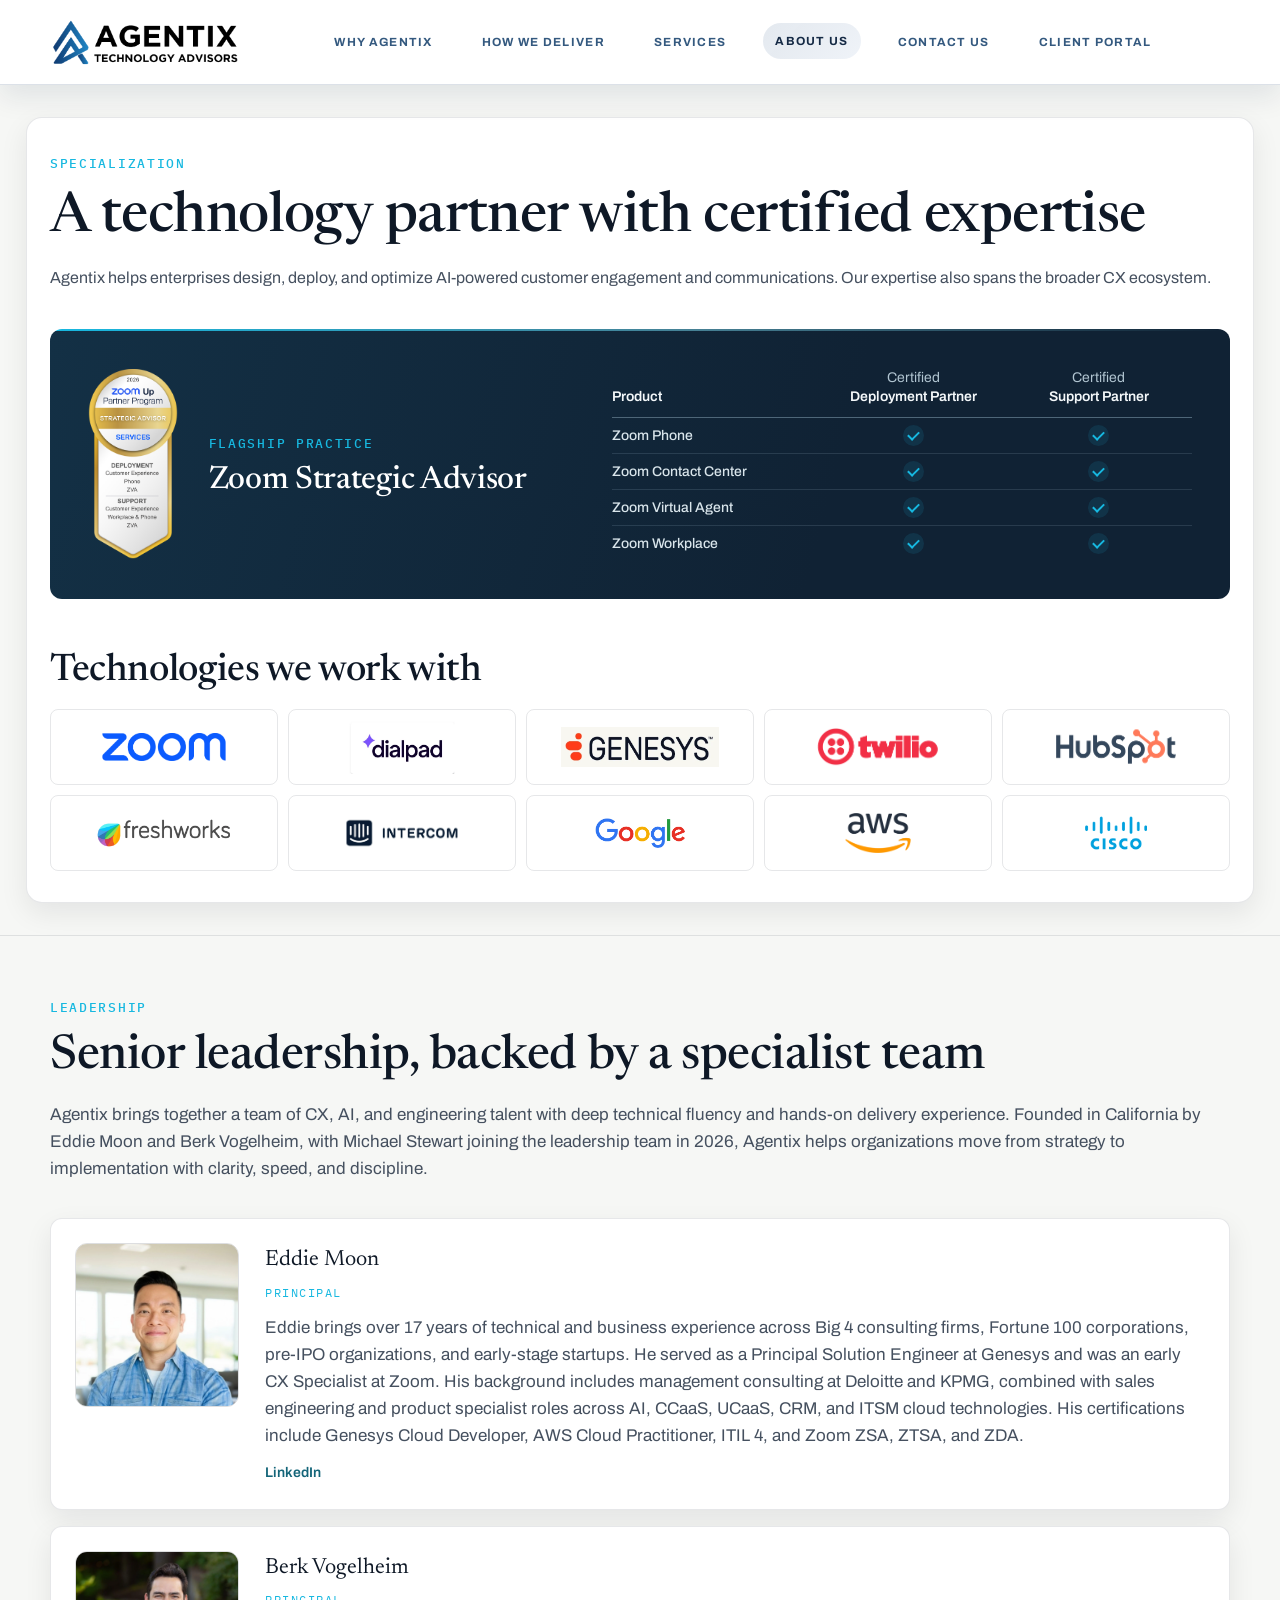
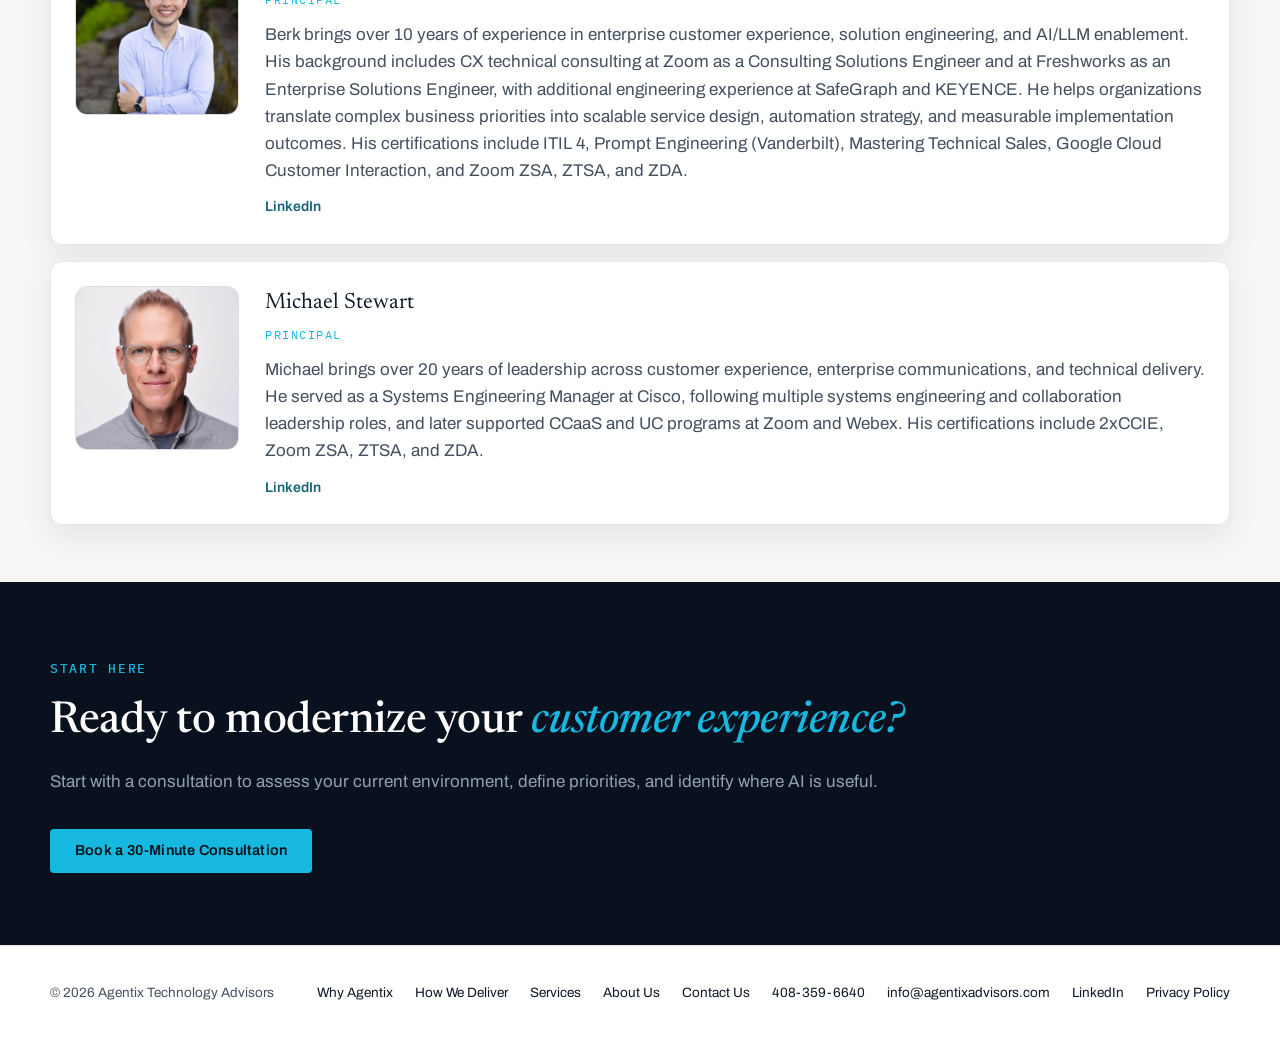
==== about/index.html @ a01065da "Refresh Agentix practice areas, credentials, and consultation experience" ====
<!doctype html>
<html lang="en">

<head>
  <meta charset="UTF-8" />
  <meta name="viewport" content="width=device-width, initial-scale=1.0" />
  <title>About | Agentix Technology Advisors</title>
  <link rel="canonical" href="https://agentixadvisors.com/about/" />
  <meta name="description" content="Meet the Agentix leadership team and see how we deliver across a portfolio of 300+ CX, cloud, and communications technologies, with deep Zoom specialization." />
  <meta name="robots" content="index, follow, max-image-preview:large" />
  <meta property="og:title" content="About | Agentix Technology Advisors" />
  <meta property="og:description" content="Meet the Agentix leadership team and see how we deliver across a portfolio of 300+ CX, cloud, and communications technologies, with deep Zoom specialization." />
  <meta property="og:type" content="website" />
  <meta property="og:site_name" content="Agentix Technology Advisors" />
  <meta property="og:locale" content="en_US" />
  <meta property="og:url" content="https://agentixadvisors.com/about/" />
  <meta property="og:image" content="https://agentixadvisors.com/assets/images/agentix-social-card.png" />
  <meta property="og:image:width" content="1200" />
  <meta property="og:image:height" content="630" />
  <meta property="og:image:alt" content="Agentix Technology Advisors, AI-powered CX, deployed right" />
  <meta name="twitter:card" content="summary_large_image" />
  <meta name="twitter:title" content="About | Agentix Technology Advisors" />
  <meta name="twitter:description" content="Meet the Agentix leadership team and see how we deliver across a portfolio of 300+ CX, cloud, and communications technologies, with deep Zoom specialization." />
  <meta name="twitter:image" content="https://agentixadvisors.com/assets/images/agentix-social-card.png" />
  <meta name="twitter:image:alt" content="Agentix Technology Advisors, AI-powered CX, deployed right" />
  <meta name="theme-color" content="#09111f" />
  <link rel="preconnect" href="https://fonts.googleapis.com" />
  <link rel="preconnect" href="https://fonts.gstatic.com" crossorigin />
  <link href="https://fonts.googleapis.com/css2?family=Newsreader:opsz,wght@6..72,400;6..72,500;6..72,600&family=Archivo:wght@400;500;600;700&family=IBM+Plex+Mono:wght@400;500&display=swap" rel="stylesheet" />
  <link rel="icon" type="image/png" href="/assets/images/agentix_icon_32x32.png" />
  <link rel="apple-touch-icon" href="/assets/images/agentix_icon_32x32.png" />
  <link rel="stylesheet" href="/assets/css/styles.css?v=20261124w" />
  <script async src="https://www.googletagmanager.com/gtag/js?id=G-2LFK4Y2G4D"></script>
  <script>
    window.dataLayer = window.dataLayer || [];
    function gtag() { dataLayer.push(arguments); }
    gtag("js", new Date());
    gtag("config", "G-2LFK4Y2G4D");
  </script>
  <script type="application/ld+json">
    {
      "@context": "https://schema.org",
      "@type": "BreadcrumbList",
      "itemListElement": [
        {
          "@type": "ListItem",
          "position": 1,
          "name": "Home",
          "item": "https://agentixadvisors.com/"
        },
        {
          "@type": "ListItem",
          "position": 2,
          "name": "About",
          "item": "https://agentixadvisors.com/about/"
        }
      ]
    }
  </script>
</head>

<body>
  <a class="skip-link" href="#main-content">Skip to content</a>

  <div class="page-shell">
    <header class="site-header">
      <div class="container site-header__inner">
        <a class="brand-mark brand-mark--full" href="/" aria-label="Agentix Technology Advisors home">
          <img class="brand-mark__logo brand-mark__logo--full" src="/assets/images/agentix_logo_fullres.png" alt="Agentix Technology Advisors logo" />
        </a>

        <button class="nav-toggle" type="button" aria-expanded="false" aria-controls="site-nav" aria-label="Open navigation">
          <span></span>
          <span></span>
        </button>

        <nav class="site-nav" id="site-nav" aria-label="Primary">
          <a href="/#difference">Why Agentix</a>
          <a href="/#method">How We Deliver</a>
          <a href="/services/">Services</a>
          <a class="is-active" href="/about/" aria-current="page">About Us</a>
          <a href="/contact/">Contact Us</a>
          <a href="/client-portal.html">Client Portal</a>
        </nav>
      </div>
    </header>

    <main id="main-content">
      <section class="about-overview" aria-labelledby="about-heading">
        <div class="container about-overview__panel">
          <div class="about-statement__lead">
            <span class="section-tag">Specialization</span>
            <h1 id="about-heading">A technology partner with certified expertise</h1>
            <p>Agentix helps enterprises design, deploy, and optimize AI-powered customer engagement and communications. Our expertise also spans the broader CX ecosystem.</p>
          </div>

          <section class="credential-band" id="credentials" aria-labelledby="credentials-heading" tabindex="-1">
            <img class="credential-badge" src="/assets/images/ZoomUpServiceBadge.png?v=20261015" width="973" height="2058" alt="2026 Zoom Up Partner Program Strategic Advisor services badge" loading="lazy" decoding="async" />
            <div class="credential-heading">
              <span class="section-tag">Flagship practice</span>
              <h2 id="credentials-heading">Zoom Strategic Advisor</h2>
            </div>
            <table class="credential-coverage">
              <caption class="visually-hidden">Agentix partner certifications by Zoom product</caption>
              <thead>
                <tr>
                  <th scope="col">Product</th>
                  <th scope="col"><span class="credential-prefix">Certified</span> Deployment <span class="credential-suffix">Partner</span></th>
                  <th scope="col"><span class="credential-prefix">Certified</span> Support <span class="credential-suffix">Partner</span></th>
                </tr>
              </thead>
              <tbody>
                <tr>
                  <th scope="row">Zoom Phone</th>
                  <td><span class="credential-check" aria-hidden="true"></span><span class="visually-hidden">Certified</span></td>
                  <td><span class="credential-check" aria-hidden="true"></span><span class="visually-hidden">Certified</span></td>
                </tr>
                <tr>
                  <th scope="row">Zoom Contact Center</th>
                  <td><span class="credential-check" aria-hidden="true"></span><span class="visually-hidden">Certified</span></td>
                  <td><span class="credential-check" aria-hidden="true"></span><span class="visually-hidden">Certified</span></td>
                </tr>
                <tr>
                  <th scope="row">Zoom Virtual Agent</th>
                  <td><span class="credential-check" aria-hidden="true"></span><span class="visually-hidden">Certified</span></td>
                  <td><span class="credential-check" aria-hidden="true"></span><span class="visually-hidden">Certified</span></td>
                </tr>
                <tr>
                  <th scope="row">Zoom Workplace</th>
                  <td><span class="credential-check" aria-hidden="true"></span><span class="visually-hidden">Certified</span></td>
                  <td><span class="credential-check" aria-hidden="true"></span><span class="visually-hidden">Certified</span></td>
                </tr>
              </tbody>
            </table>
          </section>

          <section class="about-tech-stack" aria-label="Technologies we work with">
            <h2>Technologies we work with</h2>
            <div class="about-tech-logos">
              <figure class="about-tech-logo"><img class="about-tech-logo__img--zoom" src="/assets/images/zoom.webp" alt="Zoom logo" loading="lazy" decoding="async" /></figure>
              <figure class="about-tech-logo"><img class="about-tech-logo__img--dialpad" src="/assets/images/dialpad.webp" alt="Dialpad logo" loading="lazy" decoding="async" /></figure>
              <figure class="about-tech-logo"><img src="/assets/images/genesys.webp" alt="Genesys logo" loading="lazy" decoding="async" /></figure>
              <figure class="about-tech-logo"><img src="/assets/images/twilio.webp" alt="Twilio logo" loading="lazy" decoding="async" /></figure>
              <figure class="about-tech-logo"><img class="about-tech-logo__img--hubspot" src="/assets/images/hubspot.webp" alt="HubSpot logo" loading="lazy" decoding="async" /></figure>
              <figure class="about-tech-logo"><img src="/assets/images/freshworks.webp" alt="Freshworks logo" loading="lazy" decoding="async" /></figure>
              <figure class="about-tech-logo"><img class="about-tech-logo__img--intercom" src="/assets/images/intercom.webp" alt="Intercom logo" loading="lazy" decoding="async" /></figure>
              <figure class="about-tech-logo"><img src="/assets/images/google.webp" alt="Google logo" loading="lazy" decoding="async" /></figure>
              <figure class="about-tech-logo"><img src="/assets/images/aws.webp" alt="AWS logo" loading="lazy" decoding="async" /></figure>
              <figure class="about-tech-logo"><img class="about-tech-logo__img--cisco" src="/assets/images/cisco.webp" alt="Cisco logo" loading="lazy" decoding="async" /></figure>
            </div>
          </section>
        </div>
      </section>

      <section class="about-leadership" aria-labelledby="leadership-heading">
        <div class="container">
          <div class="section-head">
            <span class="section-tag">Leadership</span>
            <h2 id="leadership-heading">Senior leadership, backed by a specialist team</h2>
            <p>Agentix brings together a team of CX, AI, and engineering talent with deep technical fluency and hands-on delivery experience. Founded in California by Eddie Moon and Berk Vogelheim, with Michael Stewart joining the leadership team in 2026, Agentix helps organizations move from strategy to implementation with clarity, speed, and discipline.</p>
          </div>

          <div class="leader-grid">
            <article class="leader-card">
              <img class="leader-card__photo" src="/assets/images/eddie.webp" alt="Portrait of Eddie Moon" loading="lazy" decoding="async" />
              <div>
                <p class="leader-card__name">Eddie Moon</p>
                <span class="leader-card__title">Principal</span>
                <p class="leader-card__bio">Eddie brings over 17 years of technical and business experience across Big 4 consulting firms, Fortune 100 corporations, pre-IPO organizations, and early-stage startups. He served as a Principal Solution Engineer at Genesys and was an early CX Specialist at Zoom. His background includes management consulting at Deloitte and KPMG, combined with sales engineering and product specialist roles across AI, CCaaS, UCaaS, CRM, and ITSM cloud technologies. His certifications include Genesys Cloud Developer, AWS Cloud Practitioner, ITIL 4, and Zoom ZSA, ZTSA, and ZDA.</p>
                <a class="leader-card__link" href="https://www.linkedin.com/in/eddiemoon/" target="_blank" rel="noreferrer">LinkedIn</a>
              </div>
            </article>

            <article class="leader-card">
              <img class="leader-card__photo" src="/assets/images/berk.webp" alt="Portrait of Berk Vogelheim" loading="lazy" decoding="async" />
              <div>
                <p class="leader-card__name">Berk Vogelheim</p>
                <span class="leader-card__title">Principal</span>
                <p class="leader-card__bio">Berk brings over 10 years of experience in enterprise customer experience, solution engineering, and AI/LLM enablement. His background includes CX technical consulting at Zoom as a Consulting Solutions Engineer and at Freshworks as an Enterprise Solutions Engineer, with additional engineering experience at SafeGraph and KEYENCE. He helps organizations translate complex business priorities into scalable service design, automation strategy, and measurable implementation outcomes. His certifications include ITIL 4, Prompt Engineering (Vanderbilt), Mastering Technical Sales, Google Cloud Customer Interaction, and Zoom ZSA, ZTSA, and ZDA.</p>
                <a class="leader-card__link" href="https://www.linkedin.com/in/berkeleyvogelheim/" target="_blank" rel="noreferrer">LinkedIn</a>
              </div>
            </article>

            <article class="leader-card">
              <img class="leader-card__photo" src="/assets/images/michael.webp" alt="Portrait of Michael Stewart" loading="lazy" decoding="async" />
              <div>
                <p class="leader-card__name">Michael Stewart</p>
                <span class="leader-card__title">Principal</span>
                <p class="leader-card__bio">Michael brings over 20 years of leadership across customer experience, enterprise communications, and technical delivery. He served as a Systems Engineering Manager at Cisco, following multiple systems engineering and collaboration leadership roles, and later supported CCaaS and UC programs at Zoom and Webex. His certifications include 2xCCIE, Zoom ZSA, ZTSA, and ZDA.</p>
                <a class="leader-card__link" href="https://www.linkedin.com/in/mstewart350/" target="_blank" rel="noreferrer">LinkedIn</a>
              </div>
            </article>
          </div>
        </div>
      </section>

      <section class="cta-section" id="cta">
        <div class="container">
          <div class="cta-inner reveal-up">
            <span class="section-tag">Start here</span>
            <h2>Ready to modernize your <span class="hero-alt">customer experience?</span></h2>
            <p>Start with a consultation to assess your current environment, define priorities, and identify where AI is useful.</p>
            <a class="button button--primary button--booking" href="https://scheduler.zoom.us/agentix/30-min-meeting-with-agentix-deals-team" target="_blank" rel="noopener">Book a 30-Minute Consultation</a>
          </div>
        </div>
      </section>
    </main>

    <footer class="site-footer">
      <div class="container footer-inner">
        <span>© 2026 Agentix Technology Advisors</span>
        <div class="footer-links">
          <a href="/#difference">Why Agentix</a>
          <a href="/#method">How We Deliver</a>
          <a href="/services/">Services</a>
          <a href="/about/">About Us</a>
          <a href="/contact/">Contact Us</a>
          <a href="tel:+14083596640">408-359-6640</a>
          <a href="mailto:info@agentixadvisors.com">info@agentixadvisors.com</a>
          <a href="https://www.linkedin.com/company/agentixadvisors/" target="_blank" rel="noreferrer">LinkedIn</a>
          <a href="/privacy-policy/">Privacy Policy</a>
        </div>
      </div>
    </footer>
  </div>

  <script src="/assets/js/main.js?v=20261124m"></script>
</body>

</html>
---- assets/css/styles.css ----
:root {
  --ink: #09111f;
  --panel: #101b2c;
  --panel-2: #15233a;
  --paper: #f6f7f5;
  --card: #ffffff;
  --text-dark: #0e1826;
  --text-slate: #45505f;
  --text-light: #e8edf3;
  --text-muted: #93a0b2;
  --text-subtle: #647184;
  --accent: #17b8e0;
  --accent-hover: #3fcbee;
  --accent-deep: #146579;
  --header-bg: rgba(255, 255, 255, 0.97);
  --header-border: rgba(38, 70, 110, 0.16);
  --header-text: #152a45;
  --header-muted: #34597f;
  --hairline-dark: rgba(255, 255, 255, 0.08);
  --hairline-light: rgba(14, 24, 38, 0.1);
  --max-width: 1180px;
  --section-space: 72px;
  --heading-gap: 36px;
  --card-inset: 32px;
  --page-gutter: 28px;
  --radius-sm: 12px;
  --radius-md: 16px;
  --radius-lg: 24px;
  --shadow-sm: 0 10px 28px rgba(7, 16, 30, 0.08);
  --shadow-md: 0 18px 36px rgba(7, 16, 30, 0.14);
}

* {
  box-sizing: border-box;
}

html {
  scroll-behavior: smooth;
}

body {
  margin: 0;
  min-height: 100vh;
  font-family: "Archivo", system-ui, sans-serif;
  font-size: 17px;
  line-height: 1.6;
  color: var(--text-slate);
  background: var(--paper);
  -webkit-font-smoothing: antialiased;
}

body.nav-open {
  overflow: hidden;
}

a {
  color: inherit;
  text-decoration: none;
}

img {
  max-width: 100%;
  height: auto;
}

h1,
h2,
h3 {
  margin: 0;
  font-family: "Newsreader", Georgia, serif;
  font-weight: 500;
  line-height: 1.12;
  letter-spacing: -0.01em;
  color: var(--text-dark);
}

p {
  margin: 0;
}

ul {
  margin: 0;
  padding: 0;
}

.skip-link {
  position: absolute;
  left: 1rem;
  top: -3rem;
  z-index: 300;
  padding: 0.7rem 1rem;
  border-radius: 4px;
  background: #ffffff;
  color: #04121a;
}

.skip-link:focus {
  top: 1rem;
}

.visually-hidden {
  position: absolute;
  width: 1px;
  height: 1px;
  padding: 0;
  margin: -1px;
  overflow: hidden;
  clip: rect(0, 0, 0, 0);
  white-space: nowrap;
  border: 0;
}

.container {
  width: min(var(--max-width), calc(100% - 2 * var(--page-gutter)));
  margin: 0 auto;
}

.section {
  padding: var(--section-space) 0;
}

.section--dark {
  background: var(--ink);
}

#difference,
#method {
  scroll-margin-top: 88px;
}

#evaluate,
#implement,
#advise,
#optimize {
  scroll-margin-top: 88px;
}

.section-head {
  max-width: none;
  margin-bottom: var(--heading-gap);
}

.section-head h2 {
  font-size: clamp(32px, 3.8vw, 48px);
  margin-bottom: 16px;
}

.section-head p {
  font-size: 17px;
}

.section-tag {
  display: inline-block;
  margin-bottom: 18px;
  font-family: "IBM Plex Mono", monospace;
  font-size: 13px;
  font-weight: 500;
  letter-spacing: 0.13em;
  text-transform: uppercase;
  color: var(--accent);
}

.section--dark h2,
.section--dark h3 {
  color: var(--text-light);
}


h1 {
  font-size: clamp(40px, 5vw, 60px);
}

h2 {
  font-size: clamp(30px, 3.6vw, 44px);
}

h3 {
  font-size: 22px;
}

.section--dark p,
.section--dark li {
  color: var(--text-muted);
}

.site-header {
  position: sticky;
  top: 0;
  backdrop-filter: blur(12px);
  z-index: 200;
  background: var(--header-bg);
  border-bottom: 1px solid var(--header-border);
  box-shadow: 0 12px 28px rgba(14, 38, 64, 0.09);
}

.site-header__inner {
  display: flex;
  align-items: center;
  justify-content: space-between;
  gap: 1rem;
  min-height: 5.25rem;
}

.brand-mark {
  display: inline-flex;
  flex-direction: row;
  align-items: center;
  gap: 0.65rem;
  letter-spacing: 0.02em;
}

.brand-mark__logo--full {
  width: clamp(150px, 18vw, 190px);
}

.site-header .brand-mark__logo--full {
  background: none;
  border: 0;
  border-radius: 0;
  box-shadow: none;
  padding: 0;
}

.site-nav {
  display: flex;
  flex: 1;
  align-items: center;
  justify-content: center;
  gap: 1.5rem;
  min-width: 0;
}

.site-nav a {
  position: relative;
  z-index: 0;
  display: inline-flex;
  flex-shrink: 0;
  align-items: center;
  justify-content: center;
  min-height: 44px;
  padding: 0.28rem 0.78rem;
  border-radius: 999px;
  white-space: nowrap;
  color: var(--header-muted);
  font-family: "Archivo", system-ui, sans-serif;
  font-size: 0.74rem;
  font-weight: 700;
  letter-spacing: 0.11em;
  text-transform: uppercase;
  transition:
    color 180ms ease,
    transform 180ms ease;
}

.site-nav a::after {
  content: "";
  position: absolute;
  inset: 4px 0;
  border-radius: 999px;
  background: linear-gradient(135deg,
      rgba(61, 98, 141, 0.14),
      rgba(201, 214, 232, 0.3));
  opacity: 0;
  transform: scale(0.92);
  transition:
    opacity 180ms ease,
    transform 180ms ease;
  z-index: -1;
}

.site-nav a:hover::after,
.site-nav a:focus-visible::after,
.site-nav a[aria-current="page"]::after {
  opacity: 1;
  transform: scale(1);
}

.site-nav a:hover,
.site-nav a:focus-visible,
.site-nav a[aria-current="page"] {
  color: var(--header-text);
  transform: translateY(-1px);
}

.site-nav a:focus-visible {
  outline: 2px solid #286c80;
  outline-offset: 1px;
}

@media (prefers-reduced-motion: reduce) {
  .site-nav a,
  .site-nav a::after { transition: none; }
}

.nav-toggle {
  display: none;
  width: 3rem;
  height: 3rem;
  padding: 0;
  border: 1px solid rgba(21, 42, 69, 0.24);
  border-radius: 999px;
  background: rgba(255, 255, 255, 0.7);
  cursor: pointer;
}

.nav-toggle span {
  display: block;
  width: 1rem;
  height: 1px;
  background: var(--header-text);
}


.header-booking {
  display: inline-flex;
  align-items: center;
  justify-content: center;
  min-height: 44px;
  padding: 0 14px;
  border-radius: 4px;
  background: var(--ink);
  color: white;
  font: 700 12px "Archivo", sans-serif;
  letter-spacing: 0.06em;
  text-transform: uppercase;
  white-space: nowrap;
  visibility: hidden;
}
.header-booking[data-visible] { visibility: visible; }
.header-booking:hover { background: #21405b; }
.header-booking:focus-visible { outline: 2px solid #12718a; outline-offset: 3px; }
@media (min-width: 1101px) {
  .home-page .site-nav { gap: clamp(4px, 0.6vw, 10px); }
  .home-page .site-nav a { padding-inline: 0.5rem; }
}

@media (min-width: 1101px) and (max-width: 1240px) {
  .site-nav { gap: 0.7rem; }
  .home-page .site-header .brand-mark__logo--full { width: 160px; }
  .home-page .site-nav { gap: 4px; }
  .home-page .site-nav a { padding-inline: 6px; }
}
@media (max-width: 420px) {
  .header-booking { font-size: 12px; padding-inline: 7px; }
}
.site-header .button {
  min-height: auto;
  padding: 13px 24px;
  border-radius: 4px;
  font-size: 14.5px;
  font-weight: 600;
  letter-spacing: 0.015em;
}


.site-header .button--ghost {
  color: var(--header-text);
  border-color: rgba(21, 42, 69, 0.22);
  background: rgba(255, 255, 255, 0.95);
}

.site-header .button--ghost:hover,
.site-header .button--ghost:focus-visible {
  background: rgba(57, 102, 255, 0.12);
  border-color: rgba(57, 102, 255, 0.38);
  color: var(--header-text);
}

.button {
  display: inline-flex;
  align-items: center;
  justify-content: center;
  text-align: center;
  gap: 10px;
  min-height: auto;
  padding: 13px 24px;
  border: 1px solid transparent;
  border-radius: 4px;
  font-size: 14.5px;
  font-family: "Archivo", system-ui, sans-serif;
  font-weight: 600;
  letter-spacing: 0.015em;
  line-height: 1;
  transition:
    background 180ms ease,
    border-color 180ms ease,
    color 180ms ease,
    transform 180ms ease;
}

.button:hover,
.button:focus-visible {
  transform: translateY(-1px);
}

.button--primary {
  background: var(--accent);
  color: #04121a;
}

.button--booking {
  min-height: 44px;
}

.button--primary:hover,
.button--primary:focus-visible {
  background: var(--accent-hover);
}

.button--secondary,
.button--ghost {
  border-color: rgba(255, 255, 255, 0.24);
  color: var(--text-light);
}

.button--secondary:hover,
.button--secondary:focus-visible,
.button--ghost:hover,
.button--ghost:focus-visible {
  border-color: var(--accent);
  color: var(--accent);
}

.button--arrow {
  transition: transform 180ms ease;
}

.button:hover .button--arrow {
  transform: translateX(3px);
}

.hero-section {
  background: linear-gradient(90deg, #09111f 28%, #0b1523 56%, #102131 100%);
  position: relative;
  overflow: hidden;
  isolation: isolate;
}

.hero-section > .container {
  position: relative;
  z-index: 1;
}

.hero-section::after {
  content: "";
  position: absolute;
  inset: 0;
  background: url("../images/hero-wide.svg") right center / min(72%, 1320px) 100% no-repeat;
  mask-image: linear-gradient(90deg, transparent 24%, rgb(0 0 0 / .09) 43%, rgb(0 0 0 / .84) 62%, black 78%);
  pointer-events: none;
}

.hero-grid {
  display: grid;
  grid-template-columns: 1fr;
  gap: 56px;
  align-items: center;
  padding: 102px 0 92px;
}

.hero-copy h1 {
  color: #ffffff;
  font-size: clamp(46px, 5.8vw, 68px);
  font-weight: 600;
  letter-spacing: -0.018em;
  margin-bottom: 10px;
}

.hero-copy .hero-alt {
  color: var(--accent);
  font-style: italic;
  font-weight: 500;
}

.hero-sub {
  max-width: 560px;
  margin: 24px 0 36px;
  font-size: 17px;
  line-height: 1.6;
  color: #afbdcc;
}

.hero-sub strong {
  color: var(--text-light);
  font-weight: 600;
}

.hero-actions {
  display: flex;
  flex-wrap: wrap;
  gap: 14px;
}

.hero-art {
  display: flex;
  justify-content: center;
}

.hero-art__svg {
  width: 100%;
  max-width: 420px;
}

.stats-strip {
  border-top: 1px solid var(--hairline-dark);
}

.stats-grid {
  display: grid;
  grid-template-columns: repeat(4, 1fr);
}

.stat-item {
  padding: 32px 24px 36px;
  border-left: 1px solid var(--hairline-dark);
}

.stat-item:first-child {
  border-left: none;
  padding-left: 0;
}

.stat-num {
  font-family: "Newsreader", Georgia, serif;
  font-size: 44px;
  line-height: 1;
  color: #ffffff;
}

.stat-num em {
  font-style: normal;
  color: var(--accent);
}

.stat-caption {
  margin-top: 10px;
  font-size: 13px;
  line-height: 1.55;
  color: var(--text-muted);
}

.problem-grid {
  display: grid;
  grid-template-columns: repeat(2, minmax(0, 1fr));
  gap: 22px;
}

@media (min-width: 1380px) {
  .problem-grid {
    grid-template-columns: repeat(4, minmax(0, 1fr));
  }
}

.home-page .hero-grid {
  min-height: clamp(510px, 62vh, 650px);
  padding: 72px 0;
}

@media (min-width: 921px) {
  .hero-copy h1 {
    font-size: clamp(64px, 5.6vw, 80px);
    line-height: 1.03;
  }
}

.home-page .hero-copy {
  max-width: 760px;
}

.home-page .hero-sub {
  max-width: 640px;
  margin: 22px 0 36px;
}

/* Related sections on the same surface share one vertical gap. */
.section:not(.section--dark) + .section:not(.section--dark) {
  padding-top: 0;
}

.home-page #problem .section-head h2,
.home-page #difference .section-head h2,
.home-page #method .method-intro h2,
.home-page #cta .cta-inner h2 {
  margin-bottom: 12px;
}

.home-page .problem-grid {
  grid-template-columns: repeat(4, minmax(0, 1fr));
  align-items: stretch;
}

.home-page .problem-card {
  display: flex;
  flex-direction: column;
  height: 100%;
}

.home-page .problem-card h3 {
  min-height: 2.35em;
}

.problem-card {
  padding: var(--card-inset);
  border: 1px solid var(--hairline-light);
  border-radius: var(--radius-sm);
  background: var(--card);
  box-shadow: var(--shadow-sm);
}

.problem-card h3 {
  margin: 12px 0 10px;
  font-size: 22px;
}

.problem-card p {
  font-size: 17px;
}

.statement-band {
  padding: var(--section-space) var(--page-gutter);
  text-align: center;
  background: linear-gradient(180deg, #08101d 0%, #0d1728 100%);
}

.statement-band__text {
  max-width: 980px;
  margin: 0 auto;
  font-family: "Newsreader", Georgia, serif;
  font-size: clamp(30px, 4vw, 50px);
  font-weight: 500;
  line-height: 1.24;
  letter-spacing: -0.014em;
  color: var(--text-light);
}

.statement-band__line {
  display: block;
  text-wrap: balance;
}

.statement-band__line+.statement-band__line {
  margin-top: 0.16em;
}

.why-grid {
  display: grid;
  grid-template-columns: repeat(3, minmax(0, 1fr));
  gap: 50px 42px;
}

.why-card h3 {
  position: relative;
  padding-top: 20px;
  margin-bottom: 12px;
  font-size: 22px;
}

.why-card h3::before {
  content: "";
  position: absolute;
  left: 0;
  top: 0;
  width: 34px;
  height: 2px;
  background: var(--accent);
}

.why-card p {
  font-size: 17px;
}

.social-proof-grid {
  display: grid;
  grid-template-columns: repeat(3, minmax(0, 1fr));
  gap: 22px;
}

.social-proof-card {
  padding: 34px 30px;
  border: 1px solid var(--hairline-light);
  border-radius: var(--radius-sm);
  background: var(--card);
  box-shadow: var(--shadow-sm);
}

.social-proof-card h3 {
  margin: 12px 0 10px;
  font-size: 22px;
}

.social-proof-card p {
  font-size: 17px;
}

.service-links {
  margin-top: 44px;
  display: flex;
  flex-wrap: wrap;
  gap: 10px;
}

.service-link {
  display: inline-flex;
  align-items: center;
  min-height: 44px;
  padding: 8px 12px;
  border: 1px solid rgba(255, 255, 255, 0.18);
  border-radius: 4px;
  font-family: "IBM Plex Mono", monospace;
  font-size: 13px;
  letter-spacing: 0.015em;
  color: var(--text-light);
}

.service-link::after {
  content: "→" / "";
  margin-left: 8px;
  color: var(--accent);
  transition: transform 160ms ease;
}
.service-link:focus-visible { outline: 2px solid var(--accent); outline-offset: 4px; }
@media (prefers-reduced-motion: no-preference) {
  .service-link:hover::after, .service-link:focus-visible::after { transform: translateX(3px); }
}
.service-link:hover,
.service-link:focus-visible {
  border-color: rgba(255, 255, 255, 0.32);
}

.method-intro {
  max-width: 900px;
  margin-bottom: var(--heading-gap);
}

.method-intro p {
  max-width: 820px;
  font-size: 17px;
  line-height: 1.6;
}

.method-intro p+p {
  margin-top: 12px;
}

.phase-grid {
  display: grid;
  grid-template-columns: repeat(5, minmax(0, 1fr));
  margin: 0;
  padding: clamp(20px, 2.5vw, 24px);
  list-style: none;
  border: 1px solid #c4d6da;
  border-radius: var(--radius-sm);
  background: #e8f0f1;
}

.phase-card {
  position: relative;
  padding: 24px 22px 0 0;
  border-top: 1px solid #81bcc8;
}

.phase-card::before {
  content: "";
  position: absolute;
  left: 0;
  top: -4px;
  width: 7px;
  height: 7px;
  background: #16758b;
  border-radius: 50%;
}

.phase-card__index {
  display: block;
  font-family: "IBM Plex Mono", monospace;
  font-size: 12px;
  letter-spacing: 0.12em;
  text-transform: uppercase;
  color: var(--accent);
}

.phase-card h3 {
  margin: 10px 0 8px;
  font-family: "Archivo", system-ui, sans-serif;
  font-size: 19px;
  font-weight: 600;
  letter-spacing: 0.02em;
}

.phase-card p {
  font-size: 15px;
  line-height: 1.6;
}

#agentblueprint { scroll-margin-top: 100px; }
.blueprint-block {
  display: grid;
  grid-template-columns: minmax(0, 0.78fr) minmax(0, 1.22fr);
  align-items: center;
  gap: clamp(24px, 3.5vw, 48px);
  margin-top: var(--heading-gap);
  padding: clamp(20px, 3vw, 40px);
  background: #102234;
  color: #c6d3df;
  border-radius: var(--radius-md);
}
.blueprint-block .section-tag { margin-bottom: 14px; }
.blueprint-block h3 { margin: 0; }
.blueprint-block h3 img { display: block; width: min(100%, 340px); height: auto; }
.blueprint-description {
  position: relative;
  padding: clamp(16px, 2vw, 24px) clamp(18px, 2.4vw, 30px);
  border: 1px solid #37596a;
  border-radius: var(--radius-sm);
  background: linear-gradient(110deg, #19384a, #172d3e);
  color: #c8d9e3;
  font-size: 15px;
  line-height: 1.55;
}
.blueprint-description::before {
  content: "";
  position: absolute;
  top: clamp(16px, 2vw, 24px);
  left: -1px;
  width: 2px;
  height: 1.55em;
  border-radius: 2px;
  background: var(--accent);
}
.blueprint-description strong {
  display: block;
  margin-bottom: 6px;
  color: var(--text-light);
  font-size: 16px;
  font-weight: 600;
}
@media (max-width: 760px) {
  .blueprint-block { grid-template-columns: 1fr; gap: 20px; }
}

.table-shell {
  overflow-x: auto;
  border: 1px solid var(--hairline-dark);
  border-radius: var(--radius-md);
}

.compare-table {
  width: 100%;
  min-width: 760px;
  border-collapse: collapse;
  background: var(--panel);
}

.compare-table th,
.compare-table td {
  padding: 18px 22px;
  border-bottom: 1px solid var(--hairline-dark);
  text-align: left;
  font-size: 14.5px;
}

.compare-table tr:last-child td {
  border-bottom: none;
}

.compare-table thead th {
  font-family: "IBM Plex Mono", monospace;
  font-size: 11px;
  letter-spacing: 0.12em;
  text-transform: uppercase;
  font-weight: 500;
  color: var(--text-muted);
  background: rgba(255, 255, 255, 0.02);
}

.compare-table thead th.agx {
  color: #04121a;
  background: var(--accent);
}

.compare-table .row-label {
  color: var(--text-light);
  font-weight: 600;
  font-size: 14px;
}

.compare-table .agx {
  color: #ffffff;
  font-weight: 600;
  background: rgba(23, 184, 224, 0.1);
  border-left: 1px solid rgba(23, 184, 224, 0.35);
  border-right: 1px solid rgba(23, 184, 224, 0.35);
}

.compare-table .oth {
  color: var(--text-muted);
}

#credentials {
  scroll-margin-top: 100px;
}

.credential-link {
  display: flex;
  flex-wrap: wrap;
  align-items: baseline;
  justify-content: center;
  gap: 0 12px;
  margin: 18px 0 0;
  font-size: 15px;
}

.credential-link strong { color: var(--text-light); }
.credential-link a {
  color: #95dbe8;
  text-decoration: underline;
  text-underline-offset: 0.2em;
}
.credential-link a:hover { color: #fff; }
.credential-link a:focus-visible {
  outline: 2px solid #95dbe8;
  outline-offset: 3px;
}

.credential-band {
  display: grid;
  grid-template-columns: auto minmax(0, 0.9fr) minmax(0, 1.4fr);
  grid-template-areas: "badge heading certifications";
  align-items: center;
  gap: clamp(18px, 2.4vw, 32px);
  padding: clamp(24px, 3vw, 40px);
  border-radius: var(--radius-sm);
  background:
    linear-gradient(90deg, var(--accent), #468094 55%, transparent) top / 100% 2px no-repeat,
    linear-gradient(105deg, #133045, #102234 66%);
  color: #e8edf3;
}

.credential-badge {
  grid-area: badge;
  display: block;
  width: clamp(68px, 7vw, 90px);
  height: auto;
}

.credential-heading { grid-area: heading; }

.credential-heading .section-tag {
  margin-bottom: 8px;
}

.credential-heading h2 {
  color: white;
  font-size: clamp(26px, 2.5vw, 34px);
}

.credential-coverage {
  grid-area: certifications;
  width: 100%;
  border-collapse: collapse;
  table-layout: fixed;
  font-size: 14px;
  line-height: 1.4;
}

.credential-coverage th,
.credential-coverage td {
  padding: 7px 4px;
  text-align: center;
  vertical-align: middle;
}

.credential-coverage th:first-child {
  padding-left: 0;
  text-align: left;
}

.credential-coverage thead th {
  padding-top: 0;
  padding-bottom: 10px;
  border-bottom: 1px solid #4e6678;
  color: #f4f8fa;
  font-weight: 600;
  vertical-align: bottom;
}

.credential-prefix {
  display: block;
  color: #b1c5d1;
  font-weight: 400;
}

.credential-coverage thead th:first-child { width: 36%; }

.credential-coverage tbody th {
  color: #d9e5eb;
  font-weight: 500;
}

.credential-coverage tbody tr + tr {
  border-top: 1px solid rgb(173 202 219 / 15%);
}

.credential-check {
  display: inline-grid;
  width: 21px;
  height: 21px;
  place-items: center;
  vertical-align: middle;
  border-radius: 50%;
  background: rgb(23 184 224 / 12%);
  color: var(--accent);
}

.credential-check::before {
  content: "";
  width: 9px;
  height: 5px;
  border-left: 2px solid currentColor;
  border-bottom: 2px solid currentColor;
  transform: translateY(-1px) rotate(-45deg);
}

@media (max-width: 940px) {
  .credential-band {
    grid-template-columns: auto minmax(0, 1fr);
    grid-template-areas: "badge heading" "certifications certifications";
    gap: 24px;
  }

  .credential-badge { width: 60px; }
}

@media (max-width: 520px) {
  .credential-band {
    padding: 20px clamp(12px, 3.8vw, 20px);
    gap: 20px clamp(8px, 2.5vw, 12px);
  }

  .credential-badge { width: clamp(34px, 10.5vw, 52px); }
  .credential-heading h2 { font-size: clamp(21px, 6.5vw, 30px); }

  .credential-coverage { font-size: 13px; }
  .credential-coverage thead th {
    padding-inline: 2px;
    font-size: 12px;
  }
  .credential-coverage thead th:first-child {
    width: 44%;
    padding-left: 0;
  }
  .credential-suffix { display: block; }
}

.credential-note {
  font-family: "IBM Plex Mono", monospace;
  font-size: 11px;
  line-height: 1.9;
  letter-spacing: 0.1em;
  text-transform: uppercase;
  color: var(--text-subtle);
}

.cta-section {
  background: var(--ink);
  position: relative;
  overflow: hidden;
}

.cta-inner {
  position: relative;
  max-width: none;
  padding: var(--section-space) 0;
}

.cta-inner h2 {
  color: #ffffff;
  font-size: clamp(30px, 3.6vw, 44px);
  margin-bottom: 20px;
}

.cta-inner h2 .hero-alt {
  color: var(--accent);
  font-style: italic;
}

.cta-inner p {
  margin-bottom: 34px;
  font-size: 17px;
  color: var(--text-muted);
}

.cta-inner p strong {
  color: var(--text-light);
}

.site-footer {
  background: #ffffff;
  border-top: 1px solid var(--hairline-light);
  color: var(--text-slate);
}

.footer-inner {
  display: flex;
  justify-content: space-between;
  gap: 20px;
  flex-wrap: wrap;
  padding: clamp(24px, 3vw, 36px) 0;
  font-size: 13.5px;
}

.footer-links {
  display: flex;
  flex-wrap: wrap;
  gap: 22px;
}

.footer-links a {
  color: var(--text-dark);
}

.footer-links a:hover,
.footer-links a:focus-visible {
  color: var(--accent-deep);
}

.page-intro {
  max-width: none;
}

.page-intro h1 {
  font-size: clamp(40px, 5vw, 60px);
  margin-bottom: 16px;
}

.page-intro p {
  font-size: 17px;
}

.services-hero {
  padding-block: var(--section-space);
  background: #102234;
  color: #c6d3df;
}

.services-page-intro {
  margin-bottom: var(--heading-gap);
}

.services-page-intro .section-tag { margin-bottom: 12px; }

.services-page-intro h1 {
  margin: 0;
  color: #f5f7f9;
  font-size: clamp(44px, 5.5vw, 76px);
  line-height: 1.04;
  text-wrap: balance;
}

.services-page-intro h1 span {
  color: #b8e5eb;
}

.services-index {
  display: grid;
  grid-template-columns: repeat(4, minmax(0, 1fr));
  gap: 1px;
  border: 1px solid #456172;
  border-radius: 8px;
  background: #456172;
}

.services-index a {
  display: grid;
  grid-template-columns: 1fr auto;
  grid-template-rows: auto 1fr auto;
  align-items: start;
  padding: clamp(18px, 2vw, 28px);
  color: #f4f7f8;
  background: #152b3d;
}

.services-index a:first-child { border-radius: 7px 0 0 7px; }
.services-index a:last-child { border-radius: 0 7px 7px 0; }

.services-engagement-icon,
.services-index-arrow {
  color: #95dbe8;
}

.services-engagement-icon {
  fill: none;
  stroke: currentColor;
  stroke-width: 1.5;
  stroke-linecap: round;
  stroke-linejoin: round;
  width: 27px;
  height: 27px;
}

.services-index-arrow {
  font-size: 17px;
  line-height: 1;
}

.practice-name,
.practice-offer {
  grid-column: 1 / -1;
}

.practice-name {
  margin-top: 20px;
  font: 500 clamp(22px, 1.85vw, 26px)/1.12 "Newsreader", Georgia, serif;
}

.practice-offer {
  margin-top: 6px;
  color: #b5cbd7;
  font-size: 15px;
  line-height: 1.4;
}

.services-index a:hover,
.services-index a:focus-visible {
  color: #c3f3f8;
  background: #1b394c;
}

.services-index a:focus-visible {
  outline: 2px solid #a0e7f0;
  outline-offset: 3px;
}

.services-details {
  background: var(--paper);
}

.services-engagements {
  display: grid;
  grid-template-columns: repeat(2, minmax(0, 1fr));
  gap: 20px;
}

.services-engagement {
  --practice-inset: clamp(18px, 2vw, 26px);
  display: grid;
  grid-template-rows: auto auto 1fr;
  min-width: 0;
  border: 1px solid var(--hairline-light);
  border-radius: var(--radius-sm);
  background: var(--card);
  box-shadow: 0 3px 12px rgba(9, 17, 31, 0.05);
}

.services-engagement:focus-visible {
  outline: 2px solid #087c94;
  outline-offset: 2px;
}

.services-summary {
  display: flex;
  align-items: center;
  justify-content: space-between;
  gap: 14px;
  padding: 16px var(--practice-inset);
  border-radius: calc(var(--radius-sm) - 1px) calc(var(--radius-sm) - 1px) 0 0;
  background:
    linear-gradient(90deg, #102234 44%, rgba(16, 34, 52, 0.55)),
    url("../images/hero-wide.svg") right center / 250px auto no-repeat,
    #17344a;
}

.services-summary h2 {
  color: white;
  font-size: clamp(22px, 2vw, 24px);
}

.services-summary .section-tag { margin-bottom: 4px; }
.services-summary .services-engagement-icon {
  flex: none;
  width: 28px;
  height: 28px;
  color: #87d5e7;
}

.services-engagement-desc {
  margin: 0 var(--practice-inset);
  padding-block: 16px;
  font-size: 14px;
  line-height: 1.55;
  text-wrap: pretty;
}

.services-scope {
  display: grid;
  grid-template-columns: repeat(2, minmax(0, 1fr));
  gap: 14px 22px;
  margin-inline: var(--practice-inset);
  padding-block: 15px 20px;
  border-top: 1px solid var(--hairline-light);
}

.services-scope h3 {
  margin: 0 0 7px;
  font: 600 15px/1.4 "Archivo", system-ui, sans-serif;
  letter-spacing: normal;
}

.services-scope ul {
  display: grid;
  gap: 5px;
  padding-inline-start: 1em;
  list-style: disc;
  font-size: 14px;
  line-height: 1.5;
}

.services-scope li::marker { color: #0784a1; }

@media (max-width: 900px) {
  .services-index {
    grid-template-columns: repeat(2, minmax(0, 1fr));
  }

  .services-index a { padding: clamp(14px, 3vw, 22px); }
  .services-index a:first-child { border-radius: 7px 0 0 0; }
  .services-index a:nth-child(2) { border-radius: 0 7px 0 0; }
  .services-index a:nth-child(3) { border-radius: 0 0 0 7px; }
  .services-index a:last-child { border-radius: 0 0 7px 0; }
  .practice-name { margin-top: 14px; }
  .practice-offer { font-size: 14px; }
}

@media (min-width: 961px) {
  .services-engagement {
    grid-row: span 3;
    grid-template-rows: subgrid;
    row-gap: 0;
  }
}

@media (max-width: 960px) {
  .services-engagements { grid-template-columns: 1fr; }
}

@media (max-width: 540px) {
  .services-engagements { gap: 16px; }
  .services-scope { grid-template-columns: 1fr; }
}

@media (max-width: 360px) {
  .services-summary { display: block; position: relative; }
  .services-summary .services-engagement-icon {
    position: absolute;
    top: 15px;
    right: var(--practice-inset);
    width: 20px;
    height: 20px;
  }
}

.services-bridge-link {
  margin-top: 20px;
  text-align: center;
  font-size: 15px;
}

.services-bridge-link a {
  display: inline-flex;
  align-items: center;
  justify-content: center;
  min-height: 42px;
  padding: 11px 18px;
  border: 1px solid var(--accent);
  border-radius: 4px;
  color: var(--accent-deep);
  font-family: "Archivo", system-ui, sans-serif;
  font-size: 14.5px;
  font-weight: 600;
  letter-spacing: 0.015em;
  transition:
    background 180ms ease,
    color 180ms ease,
    transform 180ms ease;
}

.section--dark .services-bridge-link a {
  color: var(--accent);
}

.services-bridge-link a:hover,
.services-bridge-link a:focus-visible {
  color: var(--ink);
  background: var(--accent);
  transform: translateY(-1px);
}

.service-grid {
  display: grid;
  grid-template-columns: repeat(2, minmax(0, 1fr));
  gap: 16px;
}

.service-card {
  padding: 28px;
  border: 1px solid var(--hairline-light);
  border-radius: var(--radius-sm);
  background: var(--card);
  box-shadow: var(--shadow-sm);
}

.service-card h3 {
  margin-bottom: 10px;
  font-size: 25px;
}

.service-card p {
  font-size: 15.5px;
}

.check-list {
  margin-top: 14px;
  padding-left: 18px;
}

.check-list li {
  margin-top: 6px;
  font-size: 14.5px;
}

.anatomy-grid,
.timeline-grid,
.model-grid,
.promise-grid,
.next-step-grid {
  display: grid;
  gap: 14px;
}

.anatomy-grid,
.timeline-grid,
.model-grid,
.promise-grid {
  grid-template-columns: repeat(3, minmax(0, 1fr));
}

.next-step-grid {
  grid-template-columns: repeat(3, minmax(0, 1fr));
}

.anatomy-card,
.timeline-card,
.model-card,
.promise-card,
.next-step {
  padding: 24px;
  border: 1px solid var(--hairline-light);
  border-radius: var(--radius-sm);
  background: var(--card);
  box-shadow: var(--shadow-sm);
}

.section--dark .timeline-card h3,
.section--dark .promise-card h3,
.section--dark .model-card h3,
.section--dark .anatomy-card h3,
.section--dark .service-card h3,
.section--dark .next-step h3 {
  color: var(--text-dark);
}

.section--dark .timeline-card p,
.section--dark .promise-card p,
.section--dark .model-card p,
.section--dark .anatomy-card p,
.section--dark .service-card p,
.section--dark .next-step p,
.section--dark .timeline-card li,
.section--dark .promise-card li,
.section--dark .model-card li,
.section--dark .anatomy-card li,
.section--dark .service-card li,
.section--dark .next-step li {
  color: var(--text-slate);
}

.anatomy-card h3,
.timeline-card h3,
.model-card h3,
.promise-card h3,
.next-step h3 {
  margin-bottom: 8px;
  font-size: 24px;
}

.timeline-card__range {
  display: inline-block;
  margin-bottom: 10px;
  font-family: "IBM Plex Mono", monospace;
  font-size: 12px;
  letter-spacing: 0.12em;
  text-transform: uppercase;
  color: var(--accent-deep);
}

.requirements-panel,
.contact-panel,
.zoom-practice {
  padding: 34px;
  border: 1px solid var(--hairline-light);
  border-radius: var(--radius-md);
  background: var(--card);
  box-shadow: var(--shadow-sm);
}

.requirements-panel h2,
.contact-panel h2,
.zoom-practice h2 {
  margin-bottom: 12px;
  font-size: 32px;
}

.zoom-practice__layout {
  display: grid;
  grid-template-columns: auto 1fr;
  gap: 28px;
  align-items: start;
  margin-top: 22px;
}

.zoom-practice__badge {
  width: 126px;
}

.zoom-practice__meta {
  margin-top: 14px;
  font-family: "IBM Plex Mono", monospace;
  font-size: 11px;
  letter-spacing: 0.11em;
  text-transform: uppercase;
  color: var(--text-subtle);
  line-height: 1.9;
}

.services-stage-suite {
  padding: 34px;
  border: 1px solid var(--hairline-light);
  border-radius: var(--radius-md);
  background: var(--card);
  box-shadow: var(--shadow-sm);
}

.services-stage-suite__head {
  max-width: none;
  margin-bottom: 26px;
}

.services-stage-stack {
  display: grid;
  gap: 14px;
}

.services-stage-card {
  padding: 20px;
  border: 1px solid var(--hairline-light);
  border-radius: var(--radius-sm);
  background: #f9fbfe;
}

.services-stage-layout {
  display: grid;
  grid-template-columns: minmax(0, 1fr) 220px;
  gap: 20px;
  align-items: start;
}

.services-stage-visual {
  order: 2;
  margin: 0;
  overflow: hidden;
  border: 1px solid rgba(14, 24, 38, 0.11);
  border-radius: var(--radius-sm);
  background: #ffffff;
}

.services-stage-visual img {
  display: block;
  width: 100%;
  height: auto;
  aspect-ratio: 4 / 5;
}

.services-stage-visual figcaption {
  padding: 0.56rem 0.78rem 0.62rem;
  font-family: "IBM Plex Mono", monospace;
  font-size: 11px;
  font-weight: 500;
  letter-spacing: 0.13em;
  text-transform: uppercase;
  color: var(--accent-deep);
  border-top: 1px solid rgba(14, 24, 38, 0.1);
}

.services-stage-content {
  order: 1;
}

.services-stage-content h3 {
  margin-bottom: 8px;
  font-size: 27px;
}

.services-stage-content p+p {
  margin-top: 8px;
}

.check-list--dense li {
  margin-top: 5px;
}

.about-overview {
  padding-block: clamp(20px, 2.5vw, 36px);
  background: var(--paper);
}

.about-overview__panel {
  --frame-inset: clamp(12px, 1.8vw, 28px);
  width: min(calc(var(--max-width) + 2 * var(--frame-inset) + 2px), calc(100% - 2 * clamp(8px, 1vw, 20px)));
  padding: clamp(20px, 2.4vw, 32px) var(--frame-inset);
  border: 1px solid var(--hairline-light);
  border-radius: var(--radius-md);
  background: var(--card);
  box-shadow: var(--shadow-sm);
}

.about-statement__lead {
  margin-bottom: clamp(24px, 3vw, 40px);
}

.about-statement__lead .section-tag,
.about-leadership .section-tag {
  margin-bottom: 12px;
}

.about-statement__lead h1 {
  margin-bottom: 16px;
  font-size: clamp(36px, 4.65vw, 56px);
  text-wrap: balance;
}

.about-statement__lead p {
  font-size: 16px;
  text-wrap: pretty;
}

.about-tech-stack {
  margin-top: clamp(32px, 4vw, 56px);
}

.about-tech-stack h2 {
  font-size: clamp(28px, 3vw, 38px);
}

.about-leadership {
  background: var(--paper);
  padding-block: clamp(36px, 4.5vw, 64px);
  border-top: 1px solid var(--hairline-light);
}

.about-leadership .section-head {
  margin-bottom: clamp(24px, 3vw, 36px);
}

#leadership-heading { scroll-margin-top: 9rem; }

.about-tech-logos {
  display: grid;
  grid-template-columns: repeat(5, minmax(0, 1fr));
  gap: 10px;
  margin-top: 16px;
}

.about-tech-logo {
  margin: 0;
  min-height: 76px;
  padding: 12px 16px;
  border: 1px solid var(--hairline-light);
  border-radius: 8px;
  overflow: hidden;
  display: flex;
  align-items: center;
  justify-content: center;
}

.about-tech-logo img {
  width: 100%;
  height: 40px;
  object-fit: contain;
  filter: none;
  opacity: 1;
}

.about-tech-logo__img--dialpad {
  transform: scale(1.34);
  transform-origin: center;
}

.about-tech-logo__img--zoom {
  transform: scale(0.7);
  transform-origin: center;
}

.about-tech-logo__img--hubspot {
  transform: scale(0.88);
  transform-origin: center;
}

.about-tech-logo__img--cisco {
  transform: scale(1.72);
  transform-origin: center;
}

.about-tech-logo__img--intercom {
  transform: scale(1.46);
  transform-origin: center;
}

.leader-grid {
  display: grid;
  gap: 16px;
}

.leader-card {
  display: grid;
  grid-template-columns: 164px 1fr;
  gap: 26px;
  padding: 24px;
  border: 1px solid var(--hairline-light);
  border-radius: var(--radius-sm);
  background: var(--card);
  box-shadow: var(--shadow-sm);
}

.leader-card__photo {
  width: 164px;
  height: 164px;
  margin-top: 0;
  object-fit: cover;
  border-radius: 12px;
  border: 1px solid rgba(14, 24, 38, 0.14);
}

.leader-card__name {
  font-family: "Newsreader", Georgia, serif;
  font-size: 22px;
  color: var(--text-dark);
}

.leader-card__title {
  display: block;
  margin-top: 4px;
  margin-bottom: 12px;
  font-family: "IBM Plex Mono", monospace;
  font-size: 12px;
  letter-spacing: 0.13em;
  text-transform: uppercase;
  color: var(--accent);
}

.leader-card__bio {
  font-size: 17px;
}

.leader-card__certs {
  margin-top: 10px;
  font-size: 15px;
}

.leader-card__link {
  display: inline-flex;
  align-items: center;
  gap: 8px;
  margin-top: 12px;
  font-size: 14px;
  font-weight: 600;
  color: var(--accent-deep);
}

.leader-card__link::after {
  content: "in";
  display: inline-flex;
  align-items: center;
  justify-content: center;
  width: 16px;
  height: 16px;
  border-radius: 3px;
  background: currentColor;
  color: #ffffff;
  font-family: "Archivo", system-ui, sans-serif;
  font-size: 10px;
  font-weight: 700;
  letter-spacing: 0;
  line-height: 1;
}

.contact-layout {
  display: grid;
  grid-template-columns: minmax(0, 1.65fr) minmax(0, 1fr);
  gap: 20px;
}

.contact-copy,
.contact-form-card {
  padding: clamp(24px, 3vw, 44px);
  border-radius: var(--radius-sm);
}

.contact-copy {
  color: #d2e0e6;
  background: #102234;
}

.contact-copy h1 {
  margin-bottom: 16px;
  font-size: clamp(32px, 3.3vw, 48px);
  color: #fff;
}

.contact-copy>p {
  max-width: 720px;
  font-size: 17px;
}

.contact-actions {
  display: flex;
  margin-top: 30px;
}

.contact-form-card {
  border: 1px solid #c3d6dc;
  background: #eaf2f4;
}

.button--email {
  min-height: 44px;
  border-color: #286c80;
  color: #173e50;
}

.button--email:hover,
.button--email:focus-visible {
  background: #d7e7ec;
}

@media (max-width: 760px) {
  .contact-layout { grid-template-columns: 1fr; }
}

.contact-form-card h2 {
  font-size: clamp(28px, 3.2vw, 36px);
  margin-bottom: 12px;
}

.contact-form-card>p {
  margin-bottom: 22px;
  font-size: 15px;
}

.contact-form {
  margin-top: 0;
  display: grid;
  gap: 12px;
}

.contact-form label {
  margin-top: 6px;
  font-family: "IBM Plex Mono", monospace;
  font-size: 11px;
  letter-spacing: 0.11em;
  text-transform: uppercase;
  color: var(--header-muted);
}

.contact-form input,
.contact-form textarea {
  width: 100%;
  padding: 13px 14px;
  border: 1px solid rgba(14, 24, 38, 0.14);
  border-radius: 4px;
  font-size: 16px;
  font-family: "Archivo", system-ui, sans-serif;
  color: var(--text-slate);
  background: #ffffff;
}

.contact-form textarea {
  min-height: 144px;
  resize: vertical;
}

.contact-form input:focus-visible,
.contact-form textarea:focus-visible {
  outline: 2px solid rgba(23, 184, 224, 0.55);
  outline-offset: 1px;
}

.contact-form .button {
  margin-top: 8px;
  width: 100%;
}

.privacy-content {
  max-width: 760px;
  margin: 0 auto;
  padding: clamp(36px, 5vw, 56px) var(--page-gutter) var(--section-space);
}

.privacy-content h1 {
  font-size: 44px;
  margin-bottom: 12px;
}

.privacy-content h2 {
  margin: 24px 0 8px;
  font-size: 27px;
}

.privacy-content p,
.privacy-content li {
  margin: 8px 0;
  font-size: 16px;
  color: var(--text-slate);
}

.privacy-content ul {
  padding-left: 18px;
}

.privacy-back {
  display: inline-block;
  margin-bottom: 22px;
  font-family: "IBM Plex Mono", monospace;
  font-size: 14px;
  letter-spacing: 0.015em;
  color: var(--accent-deep);
}

.privacy-updated {
  margin-bottom: 22px;
  font-size: 13px;
  color: var(--text-subtle);
}

.reveal-up {
  opacity: 1;
  transform: none;
}

.js .reveal-up {
  opacity: 0;
  transform: translateY(16px);
  transition:
    opacity 600ms ease,
    transform 600ms ease;
}

.js .reveal-up.is-visible {
  opacity: 1;
  transform: translateY(0);
}

@media (max-width: 1100px) {
  .hero-grid {
    gap: 38px;
  }

  .home-page .problem-grid {
    grid-template-columns: repeat(2, minmax(0, 1fr));
  }

  .problem-grid,
  .social-proof-grid,
  .why-grid,
  .anatomy-grid,
  .timeline-grid,
  .model-grid,
  .promise-grid {
    grid-template-columns: repeat(2, minmax(0, 1fr));
  }



}

@media (max-width: 1100px) {
  .site-header__inner {
    justify-content: flex-start;
    gap: 0.5rem;
    min-height: 4.75rem;
  }

  .site-header .brand-mark {
    margin-right: auto;
  }

  .site-header .brand-mark__logo--full {
    width: clamp(118px, 35vw, 168px);
  }


  .nav-toggle {
    order: 3;
    display: inline-flex;
    flex-direction: column;
    gap: 5px;
    align-items: center;
    justify-content: center;
    width: 2.75rem;
    height: 2.75rem;
    flex-shrink: 0;
  }


  .site-nav {
    order: 4;
    position: absolute;
    left: 1rem;
    right: 1rem;
    top: calc(100% + 0.5rem);
    display: none;
    flex-direction: column;
    align-items: flex-start;
    gap: 0.6rem;
    padding: 1rem;
    border: 1px solid var(--header-border);
    border-radius: var(--radius-sm);
    background: rgba(255, 255, 255, 0.99);
    box-shadow: var(--shadow-md);
  }

  .site-nav a {
    width: 100%;
    justify-content: flex-start;
    padding: 0.3rem 0.8rem;
    font-size: 0.875rem;
    letter-spacing: 0.08em;
  }

  .site-nav.is-open {
    display: flex;
  }

}

@media (max-width: 920px) {
  :root { --section-space: 56px; --heading-gap: 28px; --card-inset: 24px; }


  .home-page .hero-grid {
    min-height: 0;
    padding: 64px 0 60px;
  }

  .hero-section::after {
    background-size: 77% 100%;
    mask-image: linear-gradient(90deg, transparent 23%, rgb(0 0 0 / .07) 43%, rgb(0 0 0 / .59) 67%, black 92%);
  }

  .hero-grid {
    grid-template-columns: 1fr;
    padding: 76px 0 62px;
  }

  .hero-art {
    display: none;
  }

  .stats-grid {
    grid-template-columns: repeat(2, minmax(0, 1fr));
  }

  .stat-item {
    border-left: none;
    border-top: 1px solid var(--hairline-dark);
    padding-left: 0;
  }

  .stats-grid .stat-item:nth-child(-n + 2) {
    border-top: none;
  }

  .problem-grid,
  .social-proof-grid,
  .why-grid,
  .service-grid,
  .next-step-grid {
    grid-template-columns: 1fr;
  }



  .method-intro p {
    font-size: 16px;
  }

  .phase-grid { grid-template-columns: 1fr; }
  .phase-card {
    padding: 0 0 26px 24px;
    border-top: 0;
    border-left: 1px solid #81bcc8;
  }
  .phase-card::before { top: 6px; left: -4px; }
  .phase-card:last-child { padding-bottom: 0; border-color: transparent; }
  .phase-card p { max-width: 62ch; }

  .zoom-practice__layout,
  .services-stage-layout {
    grid-template-columns: 1fr;
  }

  .services-stage-visual {
    order: 1;
  }

  .services-stage-content {
    order: 2;
  }

  .leader-card { grid-template-columns: 136px minmax(0, 1fr); }

  .leader-card__photo {
    width: 136px;
    height: 136px;
    margin-top: 0;
  }


}

@media (max-width: 640px) {
  :root { --section-space: 44px; --heading-gap: 24px; --card-inset: 20px; --page-gutter: 20px; }
  .leader-card { grid-template-columns: 1fr; padding: var(--card-inset); gap: 18px; }
  .home-page .problem-card h3 { min-height: auto; }
  .problem-card .section-tag { margin-bottom: 4px; }
  .why-grid { row-gap: 28px; }

  .home-page .hero-grid {
    padding: 60px 0 54px;
  }

  .hero-section::after {
    mask-image: linear-gradient(90deg, transparent 20%, rgb(0 0 0 / .06) 43%, rgb(0 0 0 / .43) 64%, rgb(0 0 0 / .9) 100%);
  }



  .home-page .problem-grid {
    grid-template-columns: 1fr;
  }

  .site-header .button {
    width: auto;
  }





  .hero-copy h1 {
    font-size: clamp(42px, 12vw, 62px);
  }

  .hero-sub {
    font-size: 17px;
  }

  .stats-grid,
  .phase-grid,
  .anatomy-grid,
  .timeline-grid,
  .model-grid,
  .promise-grid {
    grid-template-columns: 1fr;
  }

  .about-tech-logos {
    grid-template-columns: repeat(2, minmax(0, 1fr));
  }



  .button {
    width: 100%;
  }

  .button--booking {
    padding-inline: 12px;
    letter-spacing: 0.035em;
  }

  .footer-inner {
    flex-direction: column;
    align-items: flex-start;
  }



  .contact-actions .button {
    width: 100%;
  }
}

@media (max-width: 360px) {
  .header-booking {
    max-width: 110px;
    white-space: normal;
    text-align: center;
  }

  .button--booking {
    padding-inline: 5px;
    font-size: 14px;
    letter-spacing: normal;
  }
}

@media (prefers-reduced-motion: reduce) {
  html {
    scroll-behavior: auto;
  }

  .js .reveal-up {
    opacity: 1;
    transform: none;
    transition: none;
  }

  .button,
  .problem-card {
    transition: none;
  }
}
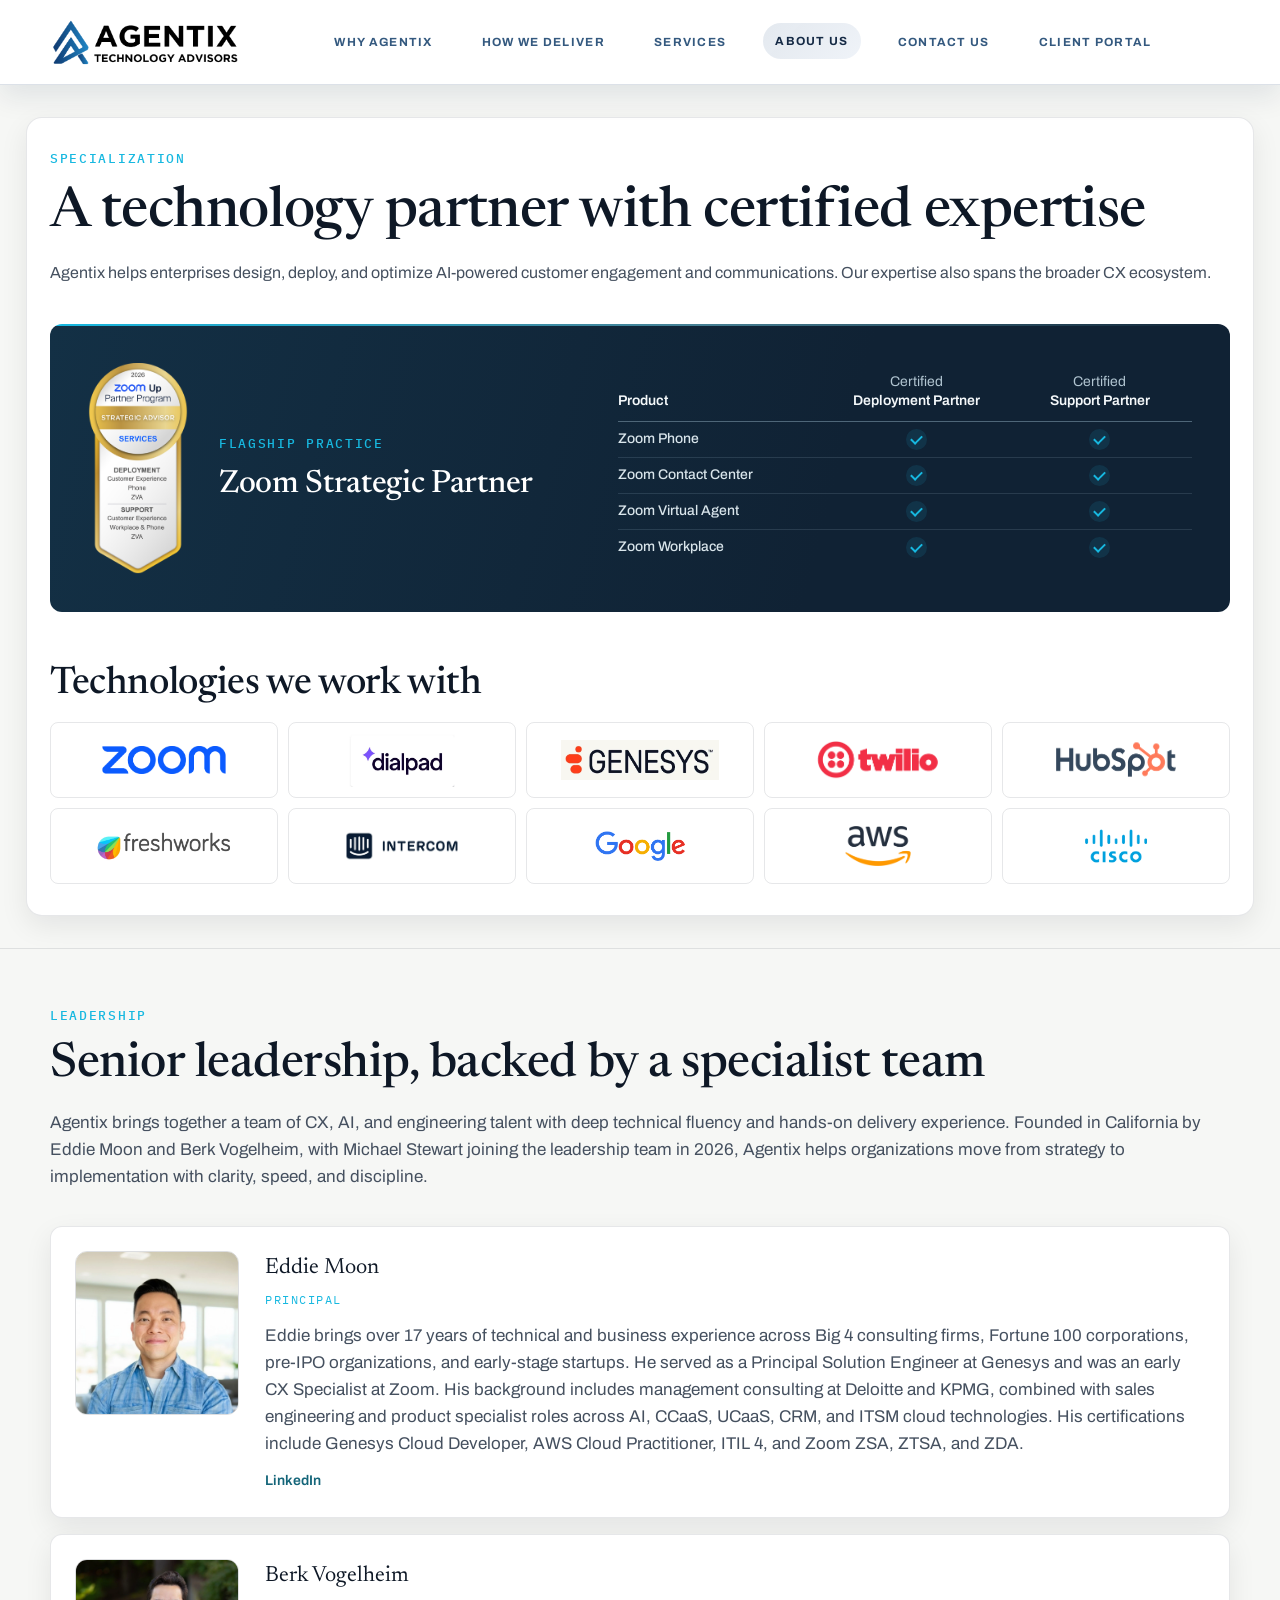
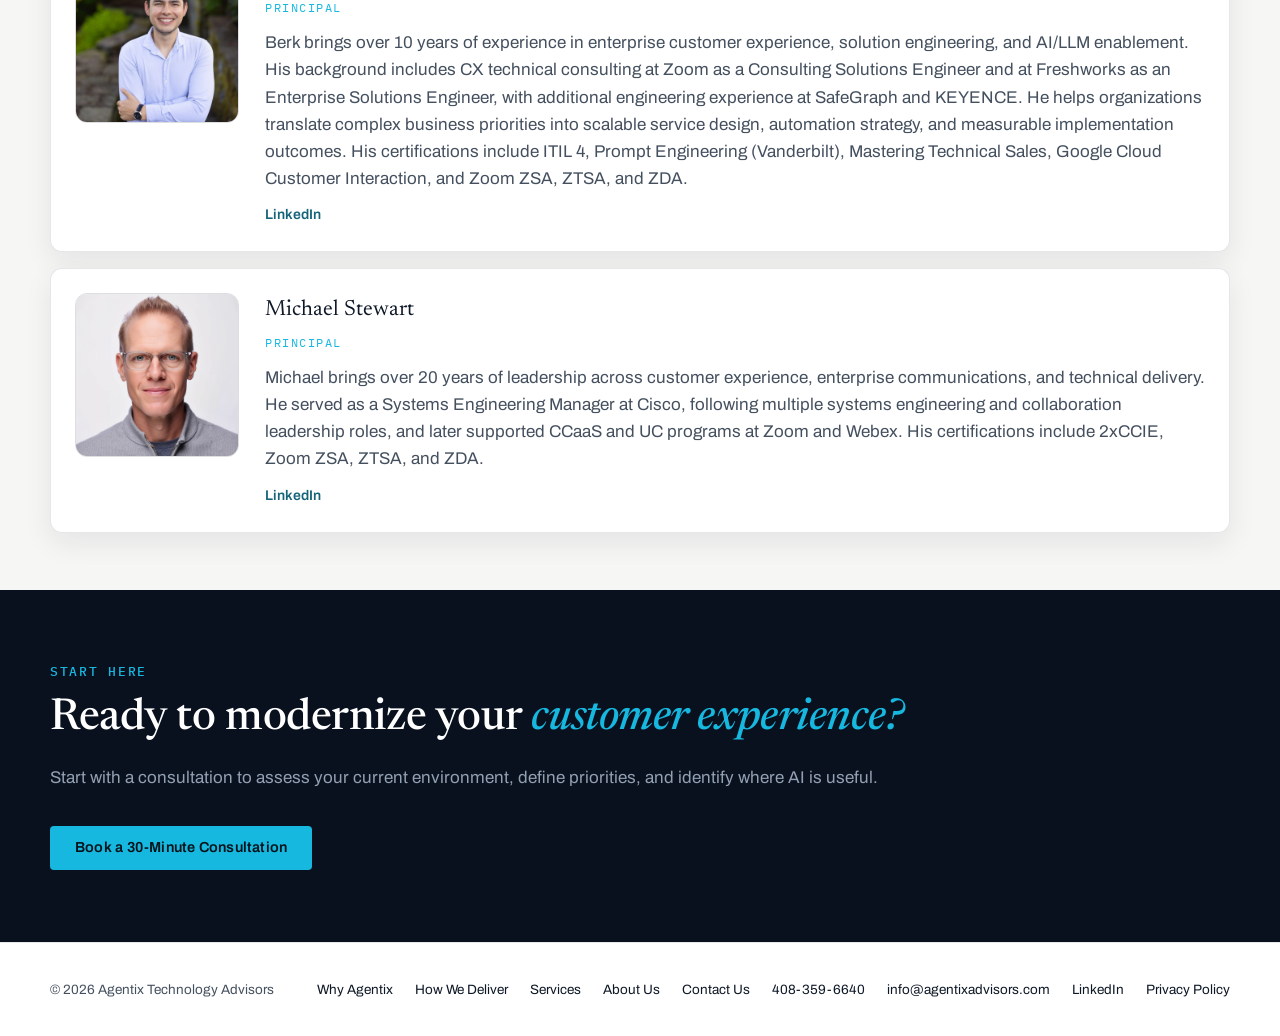
==== commit ca7f3ae3: "Enlarge the Zoom partner ribbon and standardize heading sizes and label spacing" ====
--- a/about/index.html
+++ b/about/index.html
@@ -29,7 +29,7 @@
   <link href="https://fonts.googleapis.com/css2?family=Newsreader:opsz,wght@6..72,400;6..72,500;6..72,600&family=Archivo:wght@400;500;600;700&family=IBM+Plex+Mono:wght@400;500&display=swap" rel="stylesheet" />
   <link rel="icon" type="image/png" href="/assets/images/agentix_icon_32x32.png" />
   <link rel="apple-touch-icon" href="/assets/images/agentix_icon_32x32.png" />
-  <link rel="stylesheet" href="/assets/css/styles.css?v=20261124w" />
+  <link rel="stylesheet" href="/assets/css/styles.css?v=20261124ac" />
   <script async src="https://www.googletagmanager.com/gtag/js?id=G-2LFK4Y2G4D"></script>
   <script>
     window.dataLayer = window.dataLayer || [];
@@ -98,7 +98,7 @@
             <img class="credential-badge" src="/assets/images/ZoomUpServiceBadge.png?v=20261015" width="973" height="2058" alt="2026 Zoom Up Partner Program Strategic Advisor services badge" loading="lazy" decoding="async" />
             <div class="credential-heading">
               <span class="section-tag">Flagship practice</span>
-              <h2 id="credentials-heading">Zoom Strategic Advisor</h2>
+              <h2 id="credentials-heading">Zoom Strategic Partner</h2>
             </div>
             <table class="credential-coverage">
               <caption class="visually-hidden">Agentix partner certifications by Zoom product</caption>
--- a/assets/css/styles.css
+++ b/assets/css/styles.css
@@ -78,6 +78,14 @@
   margin: 0;
 }
 
+.keep-together {
+  white-space: nowrap;
+}
+
+@media (min-width: 640px) {
+  .heading-clause { display: block; }
+}
+
 ul {
   margin: 0;
   padding: 0;
@@ -150,14 +158,20 @@
 }
 
 .section-tag {
-  display: inline-block;
-  margin-bottom: 18px;
+  display: block;
+  margin-bottom: 12px;
   font-family: "IBM Plex Mono", monospace;
   font-size: 13px;
   font-weight: 500;
   letter-spacing: 0.13em;
   text-transform: uppercase;
   color: var(--accent);
+}
+
+.services-page-intro h1,
+.about-statement__lead h1 {
+  font-size: clamp(36px, 4.65vw, 56px);
+  text-wrap: balance;
 }
 
 .section--dark h2,
@@ -608,7 +622,7 @@
 }
 
 .problem-card h3 {
-  margin: 12px 0 10px;
+  margin-bottom: 10px;
   font-size: 22px;
 }
 
@@ -729,7 +743,11 @@
 
 .method-intro {
   max-width: 900px;
-  margin-bottom: var(--heading-gap);
+}
+
+#difference .section-head h2,
+.method-intro h2 {
+  text-wrap: balance;
 }
 
 .method-intro p {
@@ -804,7 +822,6 @@
   color: #c6d3df;
   border-radius: var(--radius-md);
 }
-.blueprint-block .section-tag { margin-bottom: 14px; }
 .blueprint-block h3 { margin: 0; }
 .blueprint-block h3 img { display: block; width: min(100%, 340px); height: auto; }
 .blueprint-description {
@@ -939,15 +956,11 @@
 .credential-badge {
   grid-area: badge;
   display: block;
-  width: clamp(68px, 7vw, 90px);
+  width: clamp(76px, 7.8vw, 100px);
   height: auto;
 }
 
 .credential-heading { grid-area: heading; }
-
-.credential-heading .section-tag {
-  margin-bottom: 8px;
-}
 
 .credential-heading h2 {
   color: white;
@@ -1028,7 +1041,7 @@
     gap: 24px;
   }
 
-  .credential-badge { width: 60px; }
+  .credential-badge { width: 66px; }
 }
 
 @media (max-width: 520px) {
@@ -1037,7 +1050,7 @@
     gap: 20px clamp(8px, 2.5vw, 12px);
   }
 
-  .credential-badge { width: clamp(34px, 10.5vw, 52px); }
+  .credential-badge { width: clamp(37px, 11.6vw, 58px); }
   .credential-heading h2 { font-size: clamp(21px, 6.5vw, 30px); }
 
   .credential-coverage { font-size: 13px; }
@@ -1137,8 +1150,13 @@
   font-size: 17px;
 }
 
+.services-hero,
+.services-details {
+  --practice-section-gap: clamp(28px, 4vw, 48px);
+}
+
 .services-hero {
-  padding-block: var(--section-space);
+  padding-block: var(--section-space) var(--practice-section-gap);
   background: #102234;
   color: #c6d3df;
 }
@@ -1147,14 +1165,8 @@
   margin-bottom: var(--heading-gap);
 }
 
-.services-page-intro .section-tag { margin-bottom: 12px; }
-
 .services-page-intro h1 {
-  margin: 0;
   color: #f5f7f9;
-  font-size: clamp(44px, 5.5vw, 76px);
-  line-height: 1.04;
-  text-wrap: balance;
 }
 
 .services-page-intro h1 span {
@@ -1232,6 +1244,7 @@
 }
 
 .services-details {
+  padding-block-start: var(--practice-section-gap);
   background: var(--paper);
 }
 
@@ -1275,7 +1288,6 @@
   font-size: clamp(22px, 2vw, 24px);
 }
 
-.services-summary .section-tag { margin-bottom: 4px; }
 .services-summary .services-engagement-icon {
   flex: none;
   width: 28px;
@@ -1637,15 +1649,8 @@
   margin-bottom: clamp(24px, 3vw, 40px);
 }
 
-.about-statement__lead .section-tag,
-.about-leadership .section-tag {
-  margin-bottom: 12px;
-}
-
 .about-statement__lead h1 {
   margin-bottom: 16px;
-  font-size: clamp(36px, 4.65vw, 56px);
-  text-wrap: balance;
 }
 
 .about-statement__lead p {
@@ -2141,8 +2146,12 @@
   :root { --section-space: 44px; --heading-gap: 24px; --card-inset: 20px; --page-gutter: 20px; }
   .leader-card { grid-template-columns: 1fr; padding: var(--card-inset); gap: 18px; }
   .home-page .problem-card h3 { min-height: auto; }
-  .problem-card .section-tag { margin-bottom: 4px; }
   .why-grid { row-gap: 28px; }
+  .service-links {
+    display: grid;
+    grid-template-columns: repeat(2, minmax(0, 1fr));
+  }
+  .service-link { justify-content: space-between; }
 
   .home-page .hero-grid {
     padding: 60px 0 54px;
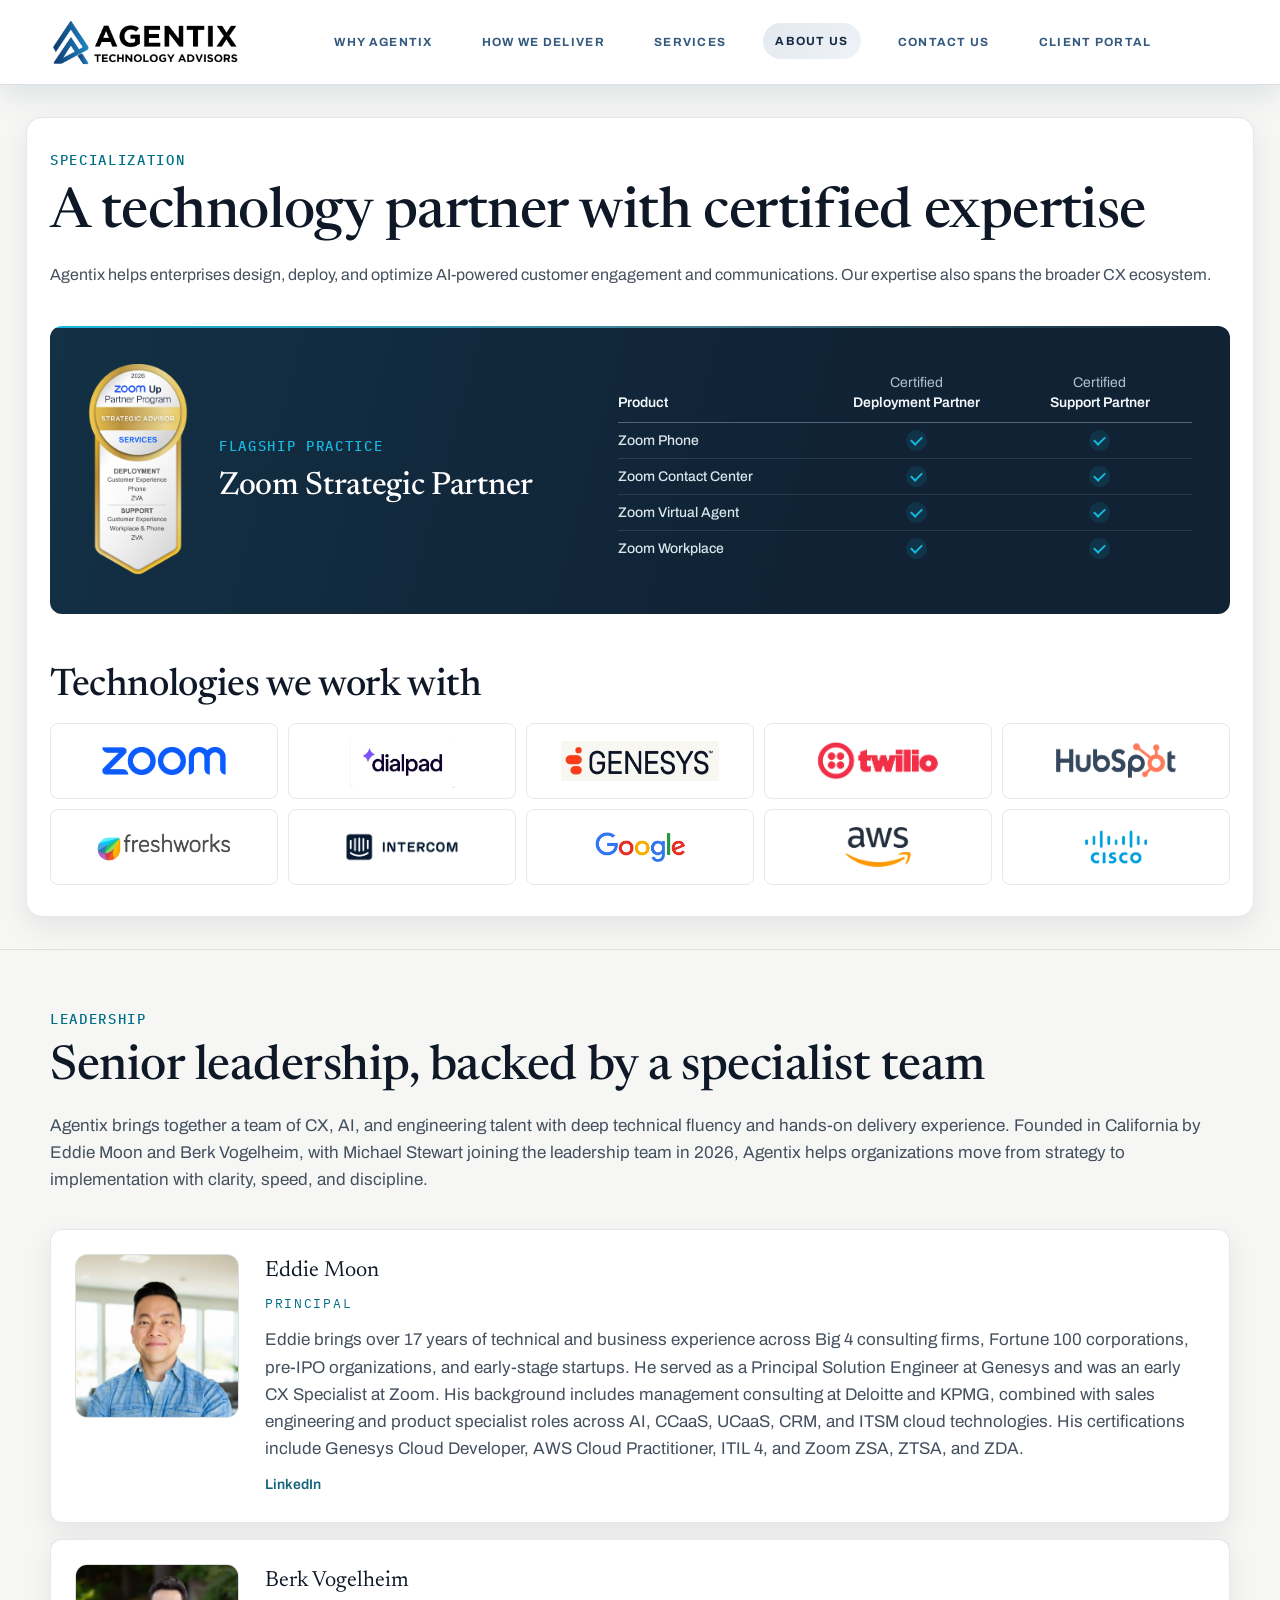
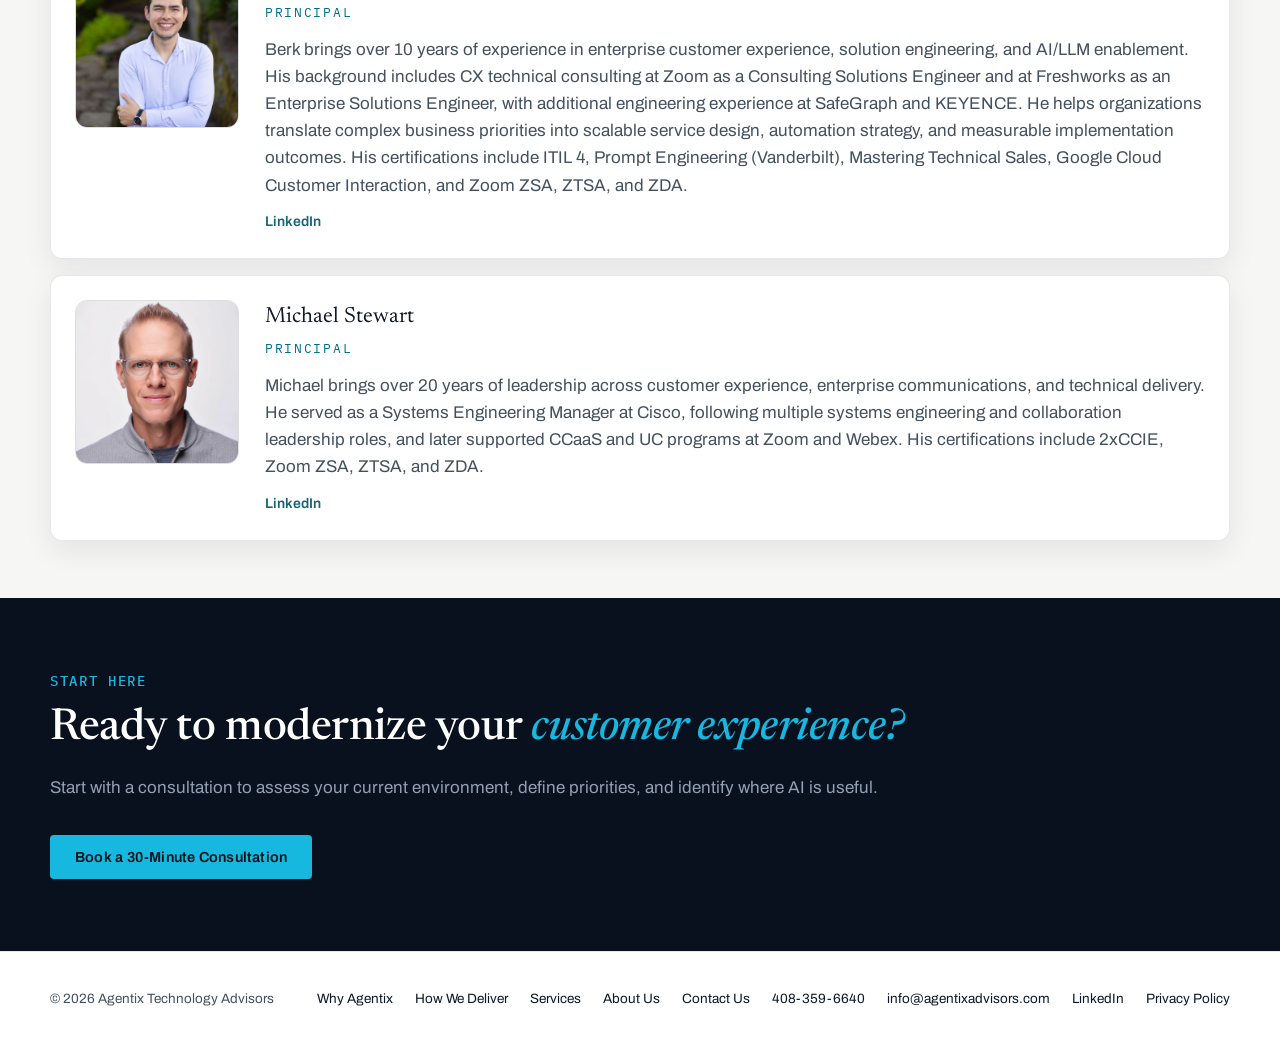
==== commit 7f7edae4: "Show the five AgentBlueprint layers and refine site typography" ====
--- a/about/index.html
+++ b/about/index.html
@@ -29,7 +29,7 @@
   <link href="https://fonts.googleapis.com/css2?family=Newsreader:opsz,wght@6..72,400;6..72,500;6..72,600&family=Archivo:wght@400;500;600;700&family=IBM+Plex+Mono:wght@400;500&display=swap" rel="stylesheet" />
   <link rel="icon" type="image/png" href="/assets/images/agentix_icon_32x32.png" />
   <link rel="apple-touch-icon" href="/assets/images/agentix_icon_32x32.png" />
-  <link rel="stylesheet" href="/assets/css/styles.css?v=20261124ac" />
+  <link rel="stylesheet" href="/assets/css/styles.css?v=20261124ad" />
   <script async src="https://www.googletagmanager.com/gtag/js?id=G-2LFK4Y2G4D"></script>
   <script>
     window.dataLayer = window.dataLayer || [];
--- a/assets/css/styles.css
+++ b/assets/css/styles.css
@@ -10,6 +10,7 @@
   --text-muted: #93a0b2;
   --text-subtle: #647184;
   --accent: #17b8e0;
+  --label-cyan: #006f88;
   --accent-hover: #3fcbee;
   --accent-deep: #146579;
   --header-bg: rgba(255, 255, 255, 0.97);
@@ -157,15 +158,19 @@
   font-size: 17px;
 }
 
+:where(.hero-section, .section--dark, .cta-section, .services-hero, .services-summary, .credential-band, .contact-copy, .blueprint-block) {
+  --label-cyan: var(--accent);
+}
+
 .section-tag {
   display: block;
   margin-bottom: 12px;
   font-family: "IBM Plex Mono", monospace;
-  font-size: 13px;
+  font-size: 14px;
   font-weight: 500;
-  letter-spacing: 0.13em;
+  letter-spacing: 0.12em;
   text-transform: uppercase;
-  color: var(--accent);
+  color: var(--label-cyan);
 }
 
 .services-page-intro h1,
@@ -572,7 +577,7 @@
 
 @media (min-width: 921px) {
   .hero-copy h1 {
-    font-size: clamp(64px, 5.6vw, 80px);
+    font-size: clamp(64px, 6.25vw, 90px);
     line-height: 1.03;
   }
 }
@@ -791,10 +796,10 @@
 .phase-card__index {
   display: block;
   font-family: "IBM Plex Mono", monospace;
-  font-size: 12px;
+  font-size: 13px;
   letter-spacing: 0.12em;
   text-transform: uppercase;
-  color: var(--accent);
+  color: var(--label-cyan);
 }
 
 .phase-card h3 {
@@ -813,36 +818,24 @@
 #agentblueprint { scroll-margin-top: 100px; }
 .blueprint-block {
   display: grid;
-  grid-template-columns: minmax(0, 0.78fr) minmax(0, 1.22fr);
+  grid-template-columns: minmax(0, 1.08fr) minmax(0, 1fr);
   align-items: center;
   gap: clamp(24px, 3.5vw, 48px);
   margin-top: var(--heading-gap);
   padding: clamp(20px, 3vw, 40px);
-  background: #102234;
+  background: linear-gradient(110deg, #102234 45%, #142e3e);
   color: #c6d3df;
   border-radius: var(--radius-md);
 }
 .blueprint-block h3 { margin: 0; }
 .blueprint-block h3 img { display: block; width: min(100%, 340px); height: auto; }
 .blueprint-description {
-  position: relative;
-  padding: clamp(16px, 2vw, 24px) clamp(18px, 2.4vw, 30px);
-  border: 1px solid #37596a;
-  border-radius: var(--radius-sm);
-  background: linear-gradient(110deg, #19384a, #172d3e);
+  max-width: 64ch;
+  margin-top: 20px;
   color: #c8d9e3;
   font-size: 15px;
   line-height: 1.55;
-}
-.blueprint-description::before {
-  content: "";
-  position: absolute;
-  top: clamp(16px, 2vw, 24px);
-  left: -1px;
-  width: 2px;
-  height: 1.55em;
-  border-radius: 2px;
-  background: var(--accent);
+  text-wrap: pretty;
 }
 .blueprint-description strong {
   display: block;
@@ -850,9 +843,35 @@
   color: var(--text-light);
   font-size: 16px;
   font-weight: 600;
-}
+  text-wrap: balance;
+}
+.blueprint-drawing {
+  display: grid;
+  grid-template-columns: minmax(0, 1fr) auto;
+  padding: 10px clamp(12px, 1.6vw, 24px) 10px 0;
+  margin: 0;
+  border: 1px solid #345360;
+  border-radius: var(--radius-sm);
+  background:
+    radial-gradient(circle, #70afbd26 0.7px, transparent 1px) 0 0 / 14px 14px,
+    radial-gradient(ellipse at 39% 42%, #183c4e, #102534 70%);
+}
+.blueprint-drawing img { display: block; width: 100%; height: auto; }
+.blueprint-legend {
+  display: grid;
+  /* Match the five leader endpoints in the 258-unit drawing. */
+  grid-template-rows: 43fr repeat(4, 40fr) 55fr;
+  align-items: end;
+  padding: 0;
+  margin: 0 0 0 6px;
+  list-style: none;
+  color: #b5d2dc;
+  font: 500 clamp(11px, 1vw, 13px)/1.2 "IBM Plex Mono", monospace;
+}
+.blueprint-legend li { transform: translateY(50%); }
 @media (max-width: 760px) {
   .blueprint-block { grid-template-columns: 1fr; gap: 20px; }
+  .blueprint-drawing { width: min(100%, 460px); justify-self: center; }
 }
 
 .table-shell {
@@ -1166,11 +1185,7 @@
 }
 
 .services-page-intro h1 {
-  color: #f5f7f9;
-}
-
-.services-page-intro h1 span {
-  color: #b8e5eb;
+  color: #fff;
 }
 
 .services-index {
@@ -1766,10 +1781,10 @@
   margin-top: 4px;
   margin-bottom: 12px;
   font-family: "IBM Plex Mono", monospace;
-  font-size: 12px;
+  font-size: 13px;
   letter-spacing: 0.13em;
   text-transform: uppercase;
-  color: var(--accent);
+  color: var(--label-cyan);
 }
 
 .leader-card__bio {
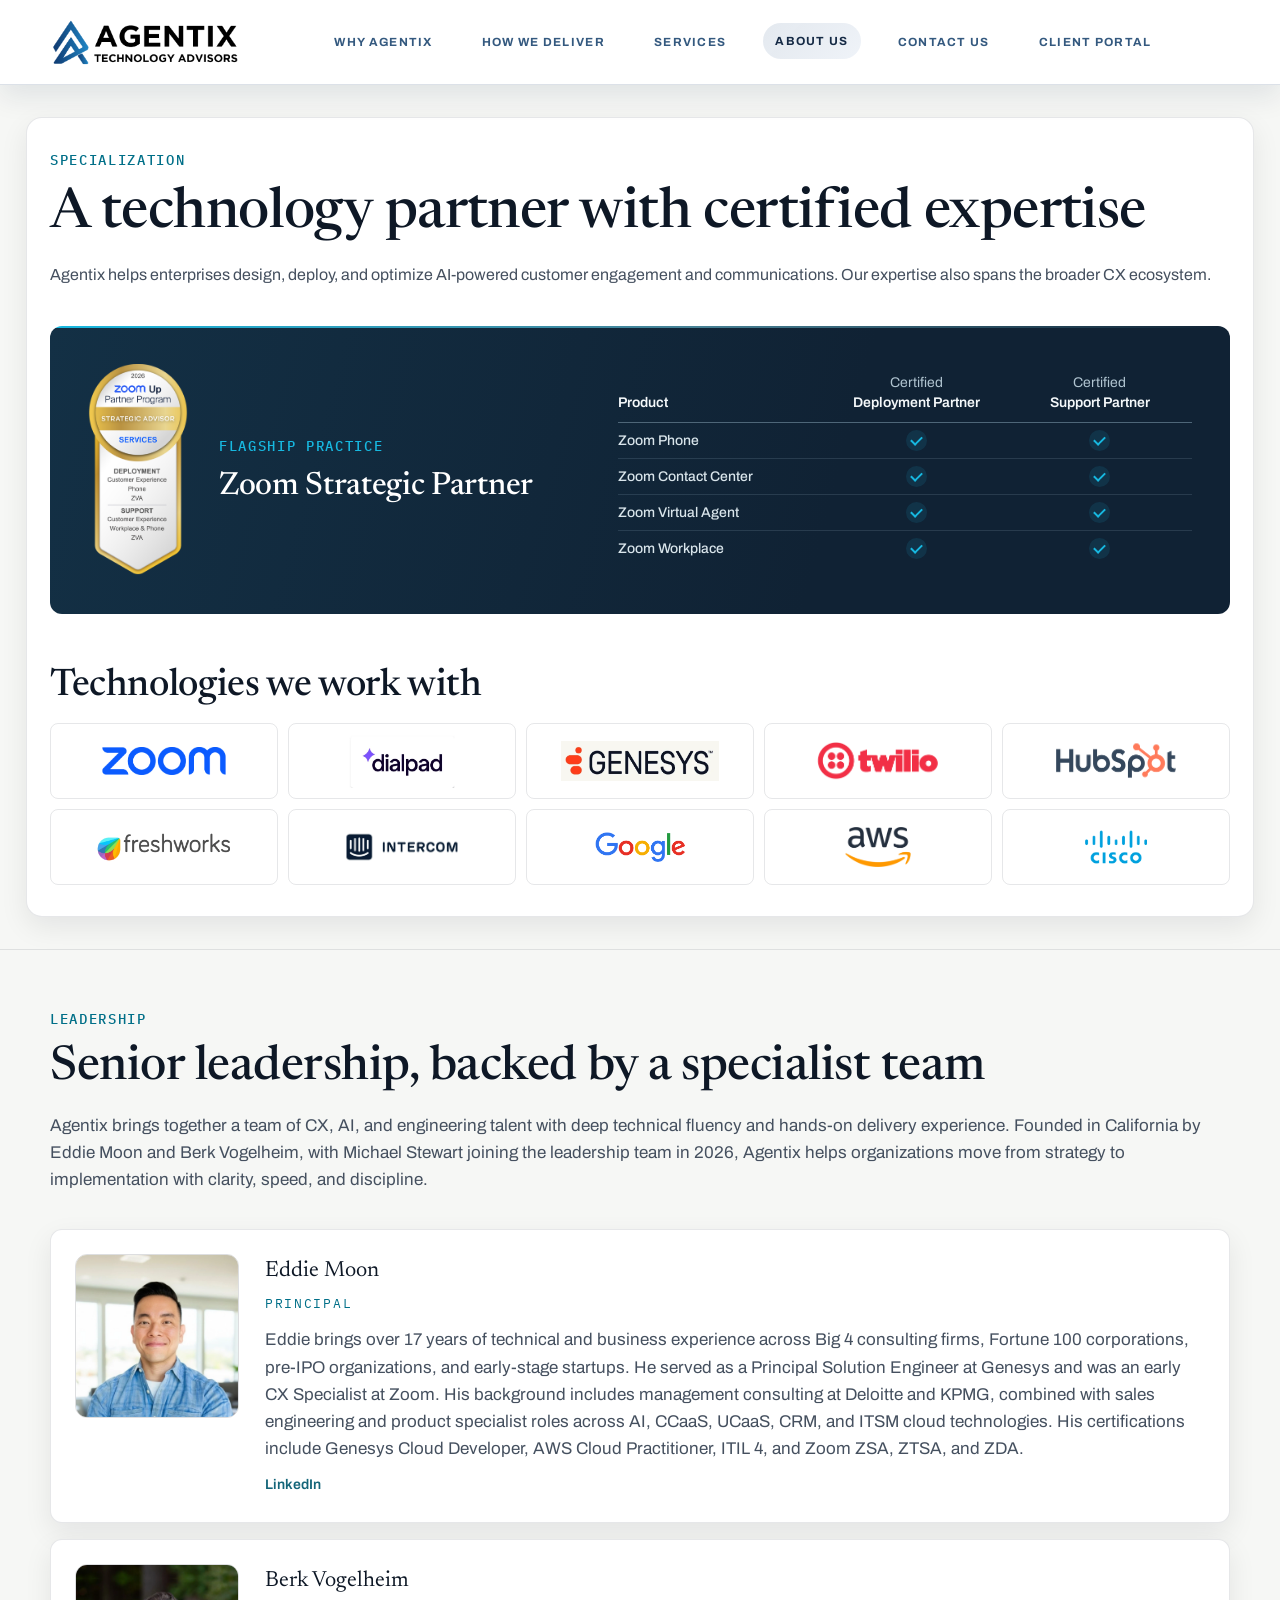
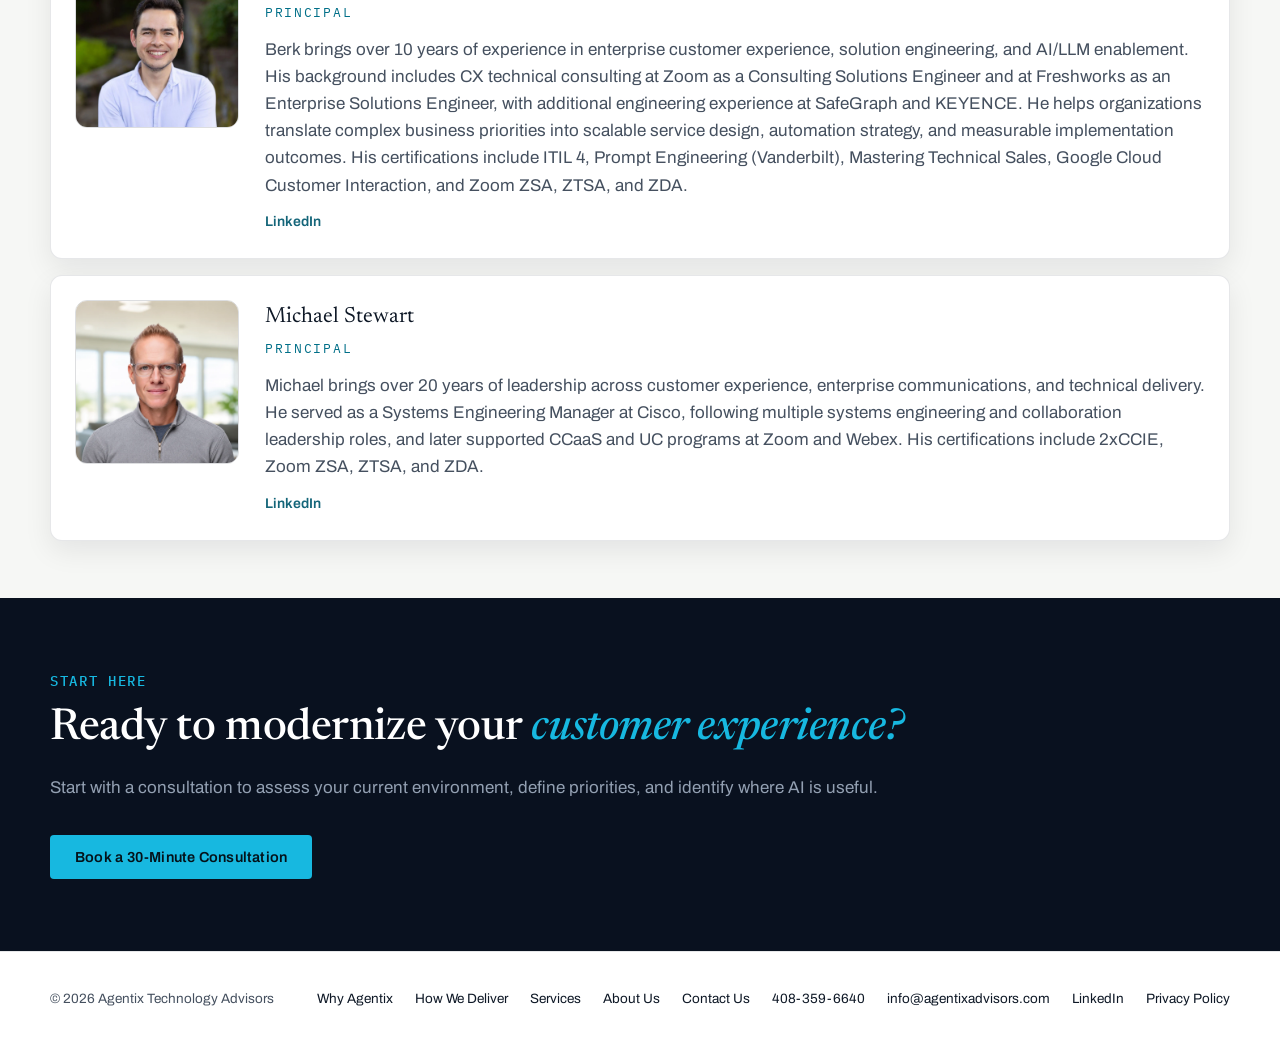
==== commit d7cc377f: "Update and center the About page leadership portraits" ====
--- a/about/index.html
+++ b/about/index.html
@@ -29,7 +29,7 @@
   <link href="https://fonts.googleapis.com/css2?family=Newsreader:opsz,wght@6..72,400;6..72,500;6..72,600&family=Archivo:wght@400;500;600;700&family=IBM+Plex+Mono:wght@400;500&display=swap" rel="stylesheet" />
   <link rel="icon" type="image/png" href="/assets/images/agentix_icon_32x32.png" />
   <link rel="apple-touch-icon" href="/assets/images/agentix_icon_32x32.png" />
-  <link rel="stylesheet" href="/assets/css/styles.css?v=20261124ad" />
+  <link rel="stylesheet" href="/assets/css/styles.css?v=20261127" />
   <script async src="https://www.googletagmanager.com/gtag/js?id=G-2LFK4Y2G4D"></script>
   <script>
     window.dataLayer = window.dataLayer || [];
@@ -162,7 +162,7 @@
 
           <div class="leader-grid">
             <article class="leader-card">
-              <img class="leader-card__photo" src="/assets/images/eddie.webp" alt="Portrait of Eddie Moon" loading="lazy" decoding="async" />
+              <img class="leader-card__photo" src="/assets/images/eddie-retouched.webp" alt="Portrait of Eddie Moon" loading="lazy" decoding="async" />
               <div>
                 <p class="leader-card__name">Eddie Moon</p>
                 <span class="leader-card__title">Principal</span>
@@ -172,7 +172,7 @@
             </article>
 
             <article class="leader-card">
-              <img class="leader-card__photo" src="/assets/images/berk.webp" alt="Portrait of Berk Vogelheim" loading="lazy" decoding="async" />
+              <img class="leader-card__photo" src="/assets/images/berk-centered.webp" alt="Portrait of Berk Vogelheim" loading="lazy" decoding="async" />
               <div>
                 <p class="leader-card__name">Berk Vogelheim</p>
                 <span class="leader-card__title">Principal</span>
@@ -182,7 +182,7 @@
             </article>
 
             <article class="leader-card">
-              <img class="leader-card__photo" src="/assets/images/michael.webp" alt="Portrait of Michael Stewart" loading="lazy" decoding="async" />
+              <img class="leader-card__photo" src="/assets/images/michael-centered.webp" alt="Portrait of Michael Stewart" loading="lazy" decoding="async" />
               <div>
                 <p class="leader-card__name">Michael Stewart</p>
                 <span class="leader-card__title">Principal</span>
@@ -200,7 +200,7 @@
             <span class="section-tag">Start here</span>
             <h2>Ready to modernize your <span class="hero-alt">customer experience?</span></h2>
             <p>Start with a consultation to assess your current environment, define priorities, and identify where AI is useful.</p>
-            <a class="button button--primary button--booking" href="https://scheduler.zoom.us/agentix/30-min-meeting-with-agentix-deals-team" target="_blank" rel="noopener">Book a 30-Minute Consultation</a>
+            <a class="button button--primary button--booking" href="https://scheduler.zoom.us/agentix/30-min-meeting-with-agentix-team" target="_blank" rel="noopener">Book a 30-Minute Consultation</a>
           </div>
         </div>
       </section>
--- a/assets/css/styles.css
+++ b/assets/css/styles.css
@@ -635,30 +635,42 @@
   font-size: 17px;
 }
 
-.statement-band {
-  padding: var(--section-space) var(--page-gutter);
-  text-align: center;
-  background: linear-gradient(180deg, #08101d 0%, #0d1728 100%);
-}
-
-.statement-band__text {
-  max-width: 980px;
-  margin: 0 auto;
-  font-family: "Newsreader", Georgia, serif;
-  font-size: clamp(30px, 4vw, 50px);
-  font-weight: 500;
-  line-height: 1.24;
-  letter-spacing: -0.014em;
-  color: var(--text-light);
-}
-
-.statement-band__line {
-  display: block;
+.delivery-principle {
+  display: grid;
+  max-width: 54rem;
+  grid-template-columns: minmax(0, 1.15fr) minmax(0, 1fr);
+  align-items: center;
+  gap: 16px;
+  scroll-margin-top: 110px;
+  margin: var(--heading-gap) auto 0;
+  padding: clamp(12px, 1.2vw, 18px) clamp(16px, 2vw, 24px);
+  border: 1px solid #bfd2da;
+  border-radius: var(--radius-sm);
+  background:
+    linear-gradient(100deg, #fff 34%, rgba(246, 251, 252, .85) 64%, transparent),
+    url("../images/hero-wide.svg") right center / auto 100% no-repeat,
+    #ddebf0;
   text-wrap: balance;
 }
 
-.statement-band__line+.statement-band__line {
-  margin-top: 0.16em;
+.delivery-principle strong {
+  color: var(--text-dark);
+  font-size: clamp(18px, 1.6vw, 21px);
+  font-weight: 600;
+  letter-spacing: -0.02em;
+  line-height: 1.25;
+}
+
+.delivery-principle__close {
+  padding-inline-start: 18px;
+  border-inline-start: 2px solid var(--accent);
+  font: 500 clamp(17px, 1.5vw, 20px)/1.25 "Newsreader", Georgia, serif;
+  color: #225267;
+}
+
+@media (max-width: 820px) {
+  .delivery-principle { grid-template-columns: 1fr; gap: 6px; }
+  .delivery-principle__close { padding-inline-start: 12px; }
 }
 
 .why-grid {
@@ -873,6 +885,9 @@
   .blueprint-block { grid-template-columns: 1fr; gap: 20px; }
   .blueprint-drawing { width: min(100%, 460px); justify-self: center; }
 }
+@media (max-width: 360px) {
+  .blueprint-block { padding-inline: 14px; }
+}
 
 .table-shell {
   overflow-x: auto;
@@ -934,28 +949,6 @@
 
 #credentials {
   scroll-margin-top: 100px;
-}
-
-.credential-link {
-  display: flex;
-  flex-wrap: wrap;
-  align-items: baseline;
-  justify-content: center;
-  gap: 0 12px;
-  margin: 18px 0 0;
-  font-size: 15px;
-}
-
-.credential-link strong { color: var(--text-light); }
-.credential-link a {
-  color: #95dbe8;
-  text-decoration: underline;
-  text-underline-offset: 0.2em;
-}
-.credential-link a:hover { color: #fff; }
-.credential-link a:focus-visible {
-  outline: 2px solid #95dbe8;
-  outline-offset: 3px;
 }
 
 .credential-band {
@@ -1386,41 +1379,6 @@
   }
 }
 
-.services-bridge-link {
-  margin-top: 20px;
-  text-align: center;
-  font-size: 15px;
-}
-
-.services-bridge-link a {
-  display: inline-flex;
-  align-items: center;
-  justify-content: center;
-  min-height: 42px;
-  padding: 11px 18px;
-  border: 1px solid var(--accent);
-  border-radius: 4px;
-  color: var(--accent-deep);
-  font-family: "Archivo", system-ui, sans-serif;
-  font-size: 14.5px;
-  font-weight: 600;
-  letter-spacing: 0.015em;
-  transition:
-    background 180ms ease,
-    color 180ms ease,
-    transform 180ms ease;
-}
-
-.section--dark .services-bridge-link a {
-  color: var(--accent);
-}
-
-.services-bridge-link a:hover,
-.services-bridge-link a:focus-visible {
-  color: var(--ink);
-  background: var(--accent);
-  transform: translateY(-1px);
-}
 
 .service-grid {
   display: grid;
@@ -1823,21 +1781,18 @@
   line-height: 1;
 }
 
-.contact-layout {
-  display: grid;
-  grid-template-columns: minmax(0, 1.65fr) minmax(0, 1fr);
-  gap: 20px;
-}
-
-.contact-copy,
-.contact-form-card {
-  padding: clamp(24px, 3vw, 44px);
-  border-radius: var(--radius-sm);
-}
-
 .contact-copy {
+  display: grid;
+  grid-template-columns: minmax(0, 1fr) auto;
+  align-items: center;
+  gap: clamp(24px, 4vw, 64px);
+  padding: clamp(24px, 4vw, 56px);
+  border-radius: var(--radius-md);
   color: #d2e0e6;
-  background: #102234;
+  background:
+    linear-gradient(105deg, #102234 32%, rgba(16, 34, 52, .4) 100%),
+    url("../images/hero-wide.svg") right center / auto 100% no-repeat,
+    #183a4a;
 }
 
 .contact-copy h1 {
@@ -1846,44 +1801,42 @@
   color: #fff;
 }
 
-.contact-copy>p {
-  max-width: 720px;
+.contact-intro__text p {
+  max-width: 58ch;
+  text-wrap: pretty;
   font-size: 17px;
 }
 
 .contact-actions {
-  display: flex;
-  margin-top: 30px;
-}
-
-.contact-form-card {
-  border: 1px solid #c3d6dc;
-  background: #eaf2f4;
-}
-
-.button--email {
-  min-height: 44px;
-  border-color: #286c80;
-  color: #173e50;
-}
-
-.button--email:hover,
-.button--email:focus-visible {
-  background: #d7e7ec;
-}
-
-@media (max-width: 760px) {
-  .contact-layout { grid-template-columns: 1fr; }
-}
-
-.contact-form-card h2 {
-  font-size: clamp(28px, 3.2vw, 36px);
-  margin-bottom: 12px;
-}
-
-.contact-form-card>p {
-  margin-bottom: 22px;
+  display: grid;
+  justify-items: center;
+  gap: 12px;
+  padding-inline-start: clamp(24px, 3vw, 42px);
+  border-inline-start: 1px solid #456070;
+}
+
+.contact-actions address {
+  color: #c1d5df;
   font-size: 15px;
+  font-style: normal;
+  overflow-wrap: anywhere;
+}
+
+@media (max-width: 820px) {
+  .contact-copy { grid-template-columns: 1fr; }
+  .contact-actions {
+    justify-self: start;
+    padding-inline-start: 0;
+    border-inline-start: 0;
+  }
+}
+
+@media (max-width: 640px) {
+  .contact-actions {
+    justify-self: stretch;
+    padding-top: 20px;
+    border-top: 1px solid #456070;
+  }
 }
 
 .contact-form {
@@ -2160,6 +2113,7 @@
 @media (max-width: 640px) {
   :root { --section-space: 44px; --heading-gap: 24px; --card-inset: 20px; --page-gutter: 20px; }
   .leader-card { grid-template-columns: 1fr; padding: var(--card-inset); gap: 18px; }
+  .leader-card__photo { justify-self: center; }
   .home-page .problem-card h3 { min-height: auto; }
   .why-grid { row-gap: 28px; }
   .service-links {
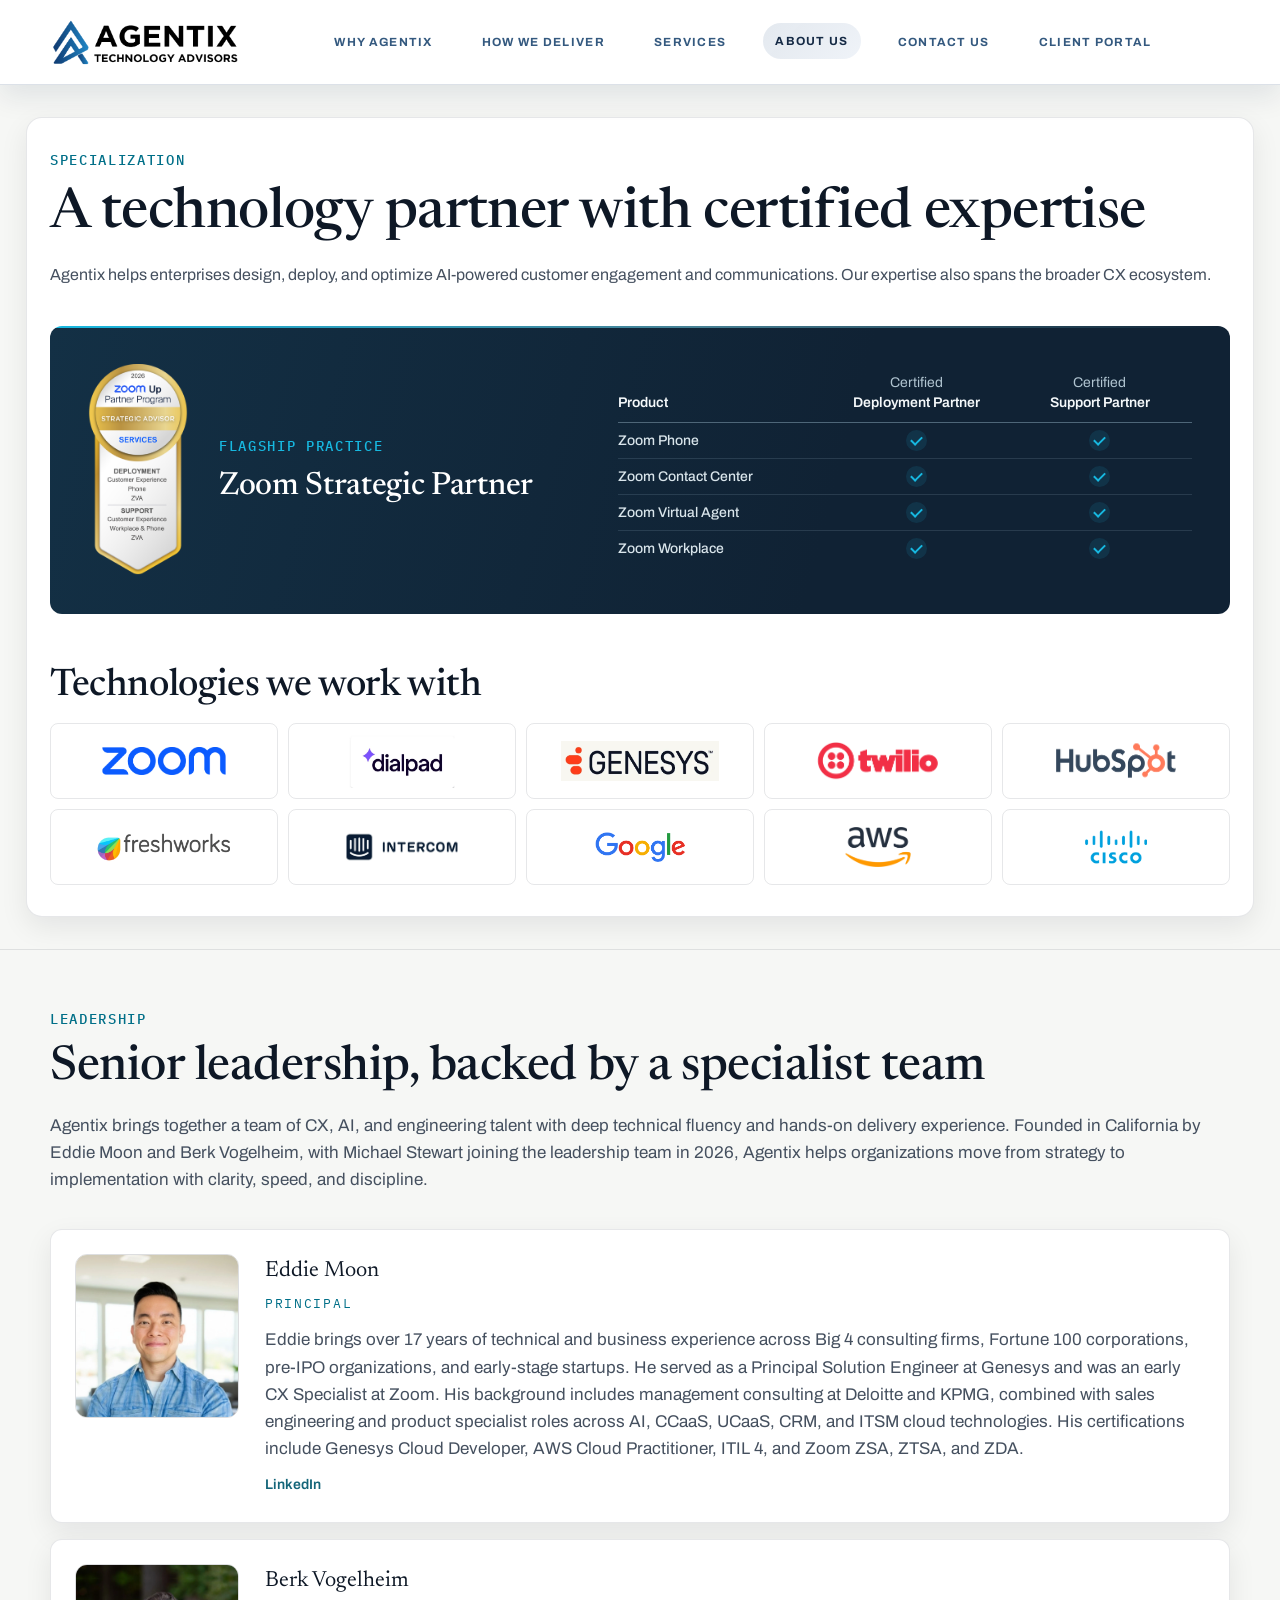
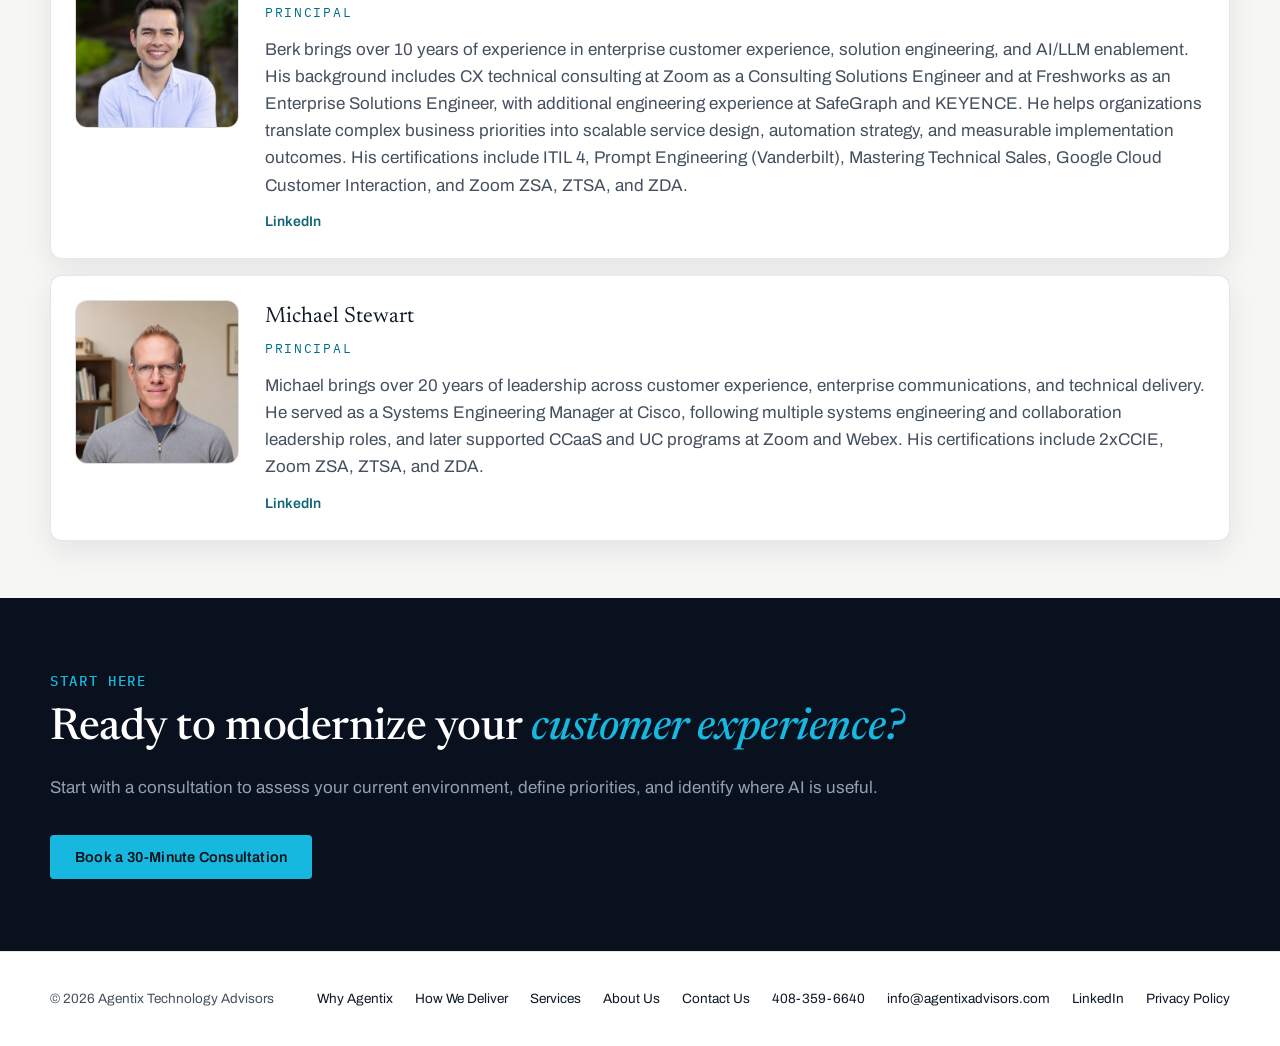
==== commit 7acab9ed: "Give Michael a distinct office background" ====
--- a/about/index.html
+++ b/about/index.html
@@ -182,7 +182,7 @@
             </article>
 
             <article class="leader-card">
-              <img class="leader-card__photo" src="/assets/images/michael-centered.webp" alt="Portrait of Michael Stewart" loading="lazy" decoding="async" />
+              <img class="leader-card__photo" src="/assets/images/michael-centered.webp?v=office" alt="Portrait of Michael Stewart" loading="lazy" decoding="async" />
               <div>
                 <p class="leader-card__name">Michael Stewart</p>
                 <span class="leader-card__title">Principal</span>
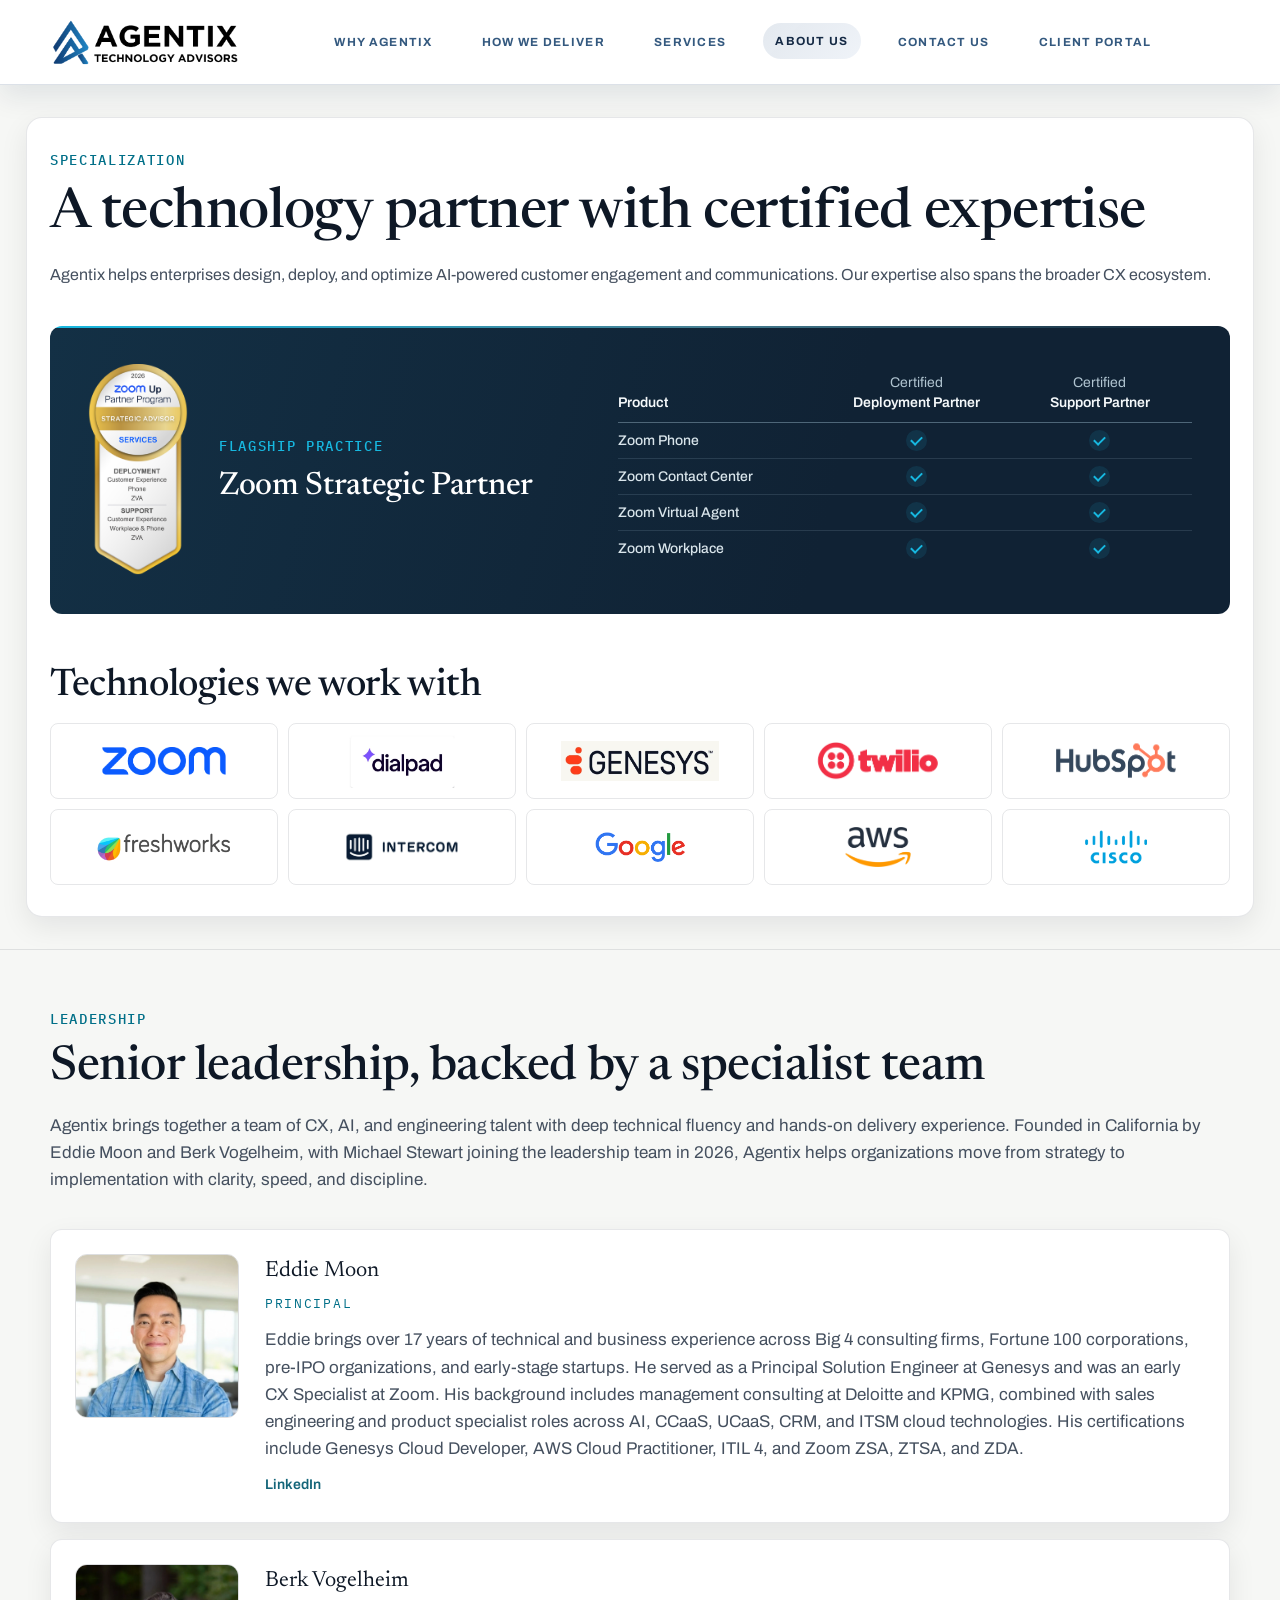
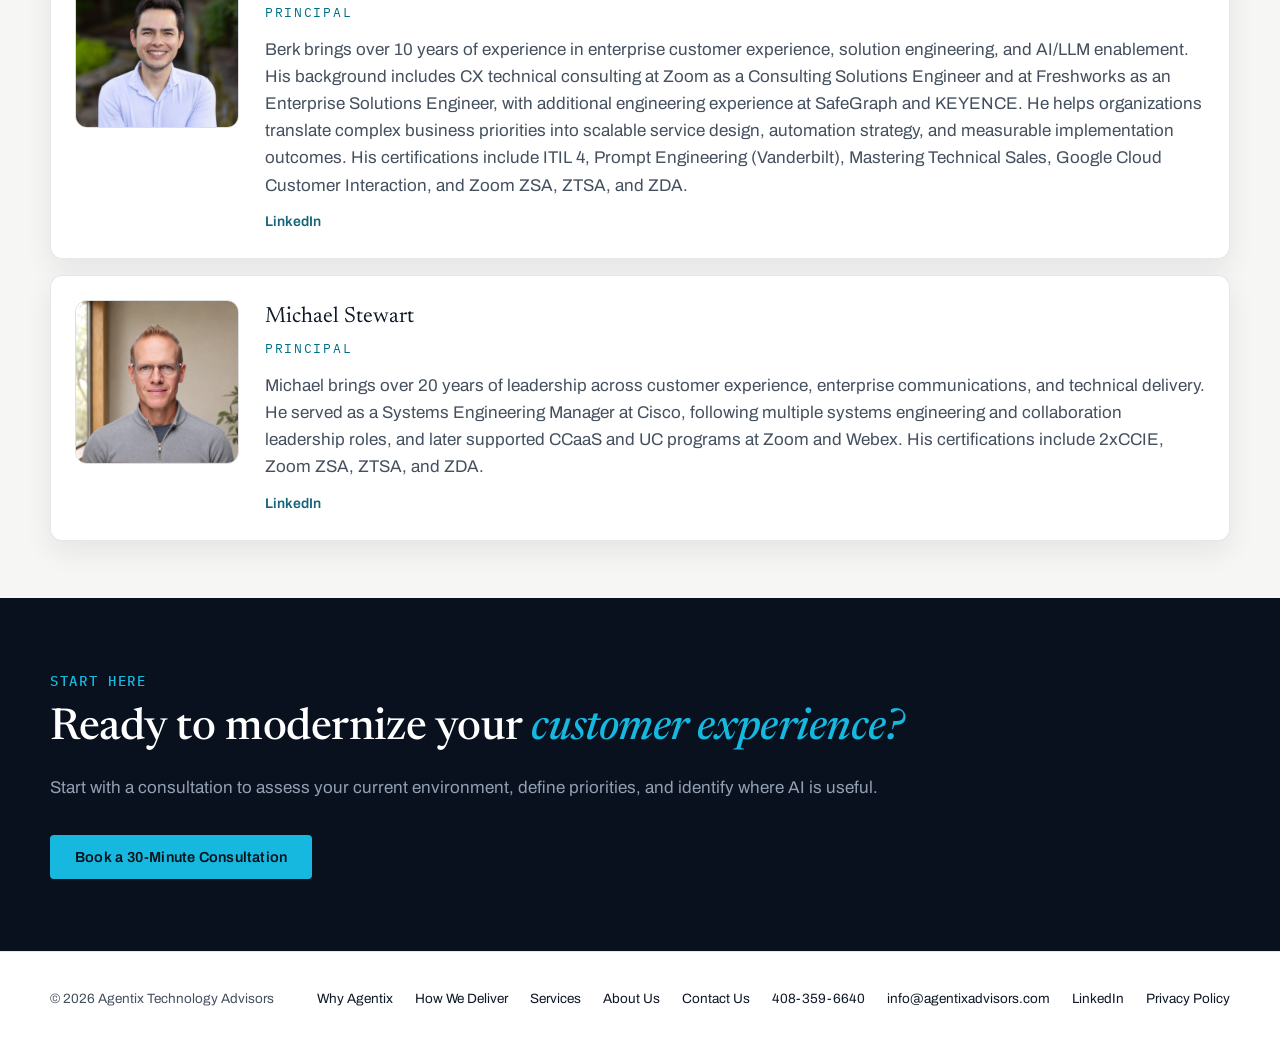
==== commit 47568f24: "Frame Michael’s headshot with a side window and greenery" ====
--- a/about/index.html
+++ b/about/index.html
@@ -182,7 +182,7 @@
             </article>
 
             <article class="leader-card">
-              <img class="leader-card__photo" src="/assets/images/michael-centered.webp?v=office" alt="Portrait of Michael Stewart" loading="lazy" decoding="async" />
+              <img class="leader-card__photo" src="/assets/images/michael-centered.webp?v=side-window" alt="Portrait of Michael Stewart" loading="lazy" decoding="async" />
               <div>
                 <p class="leader-card__name">Michael Stewart</p>
                 <span class="leader-card__title">Principal</span>
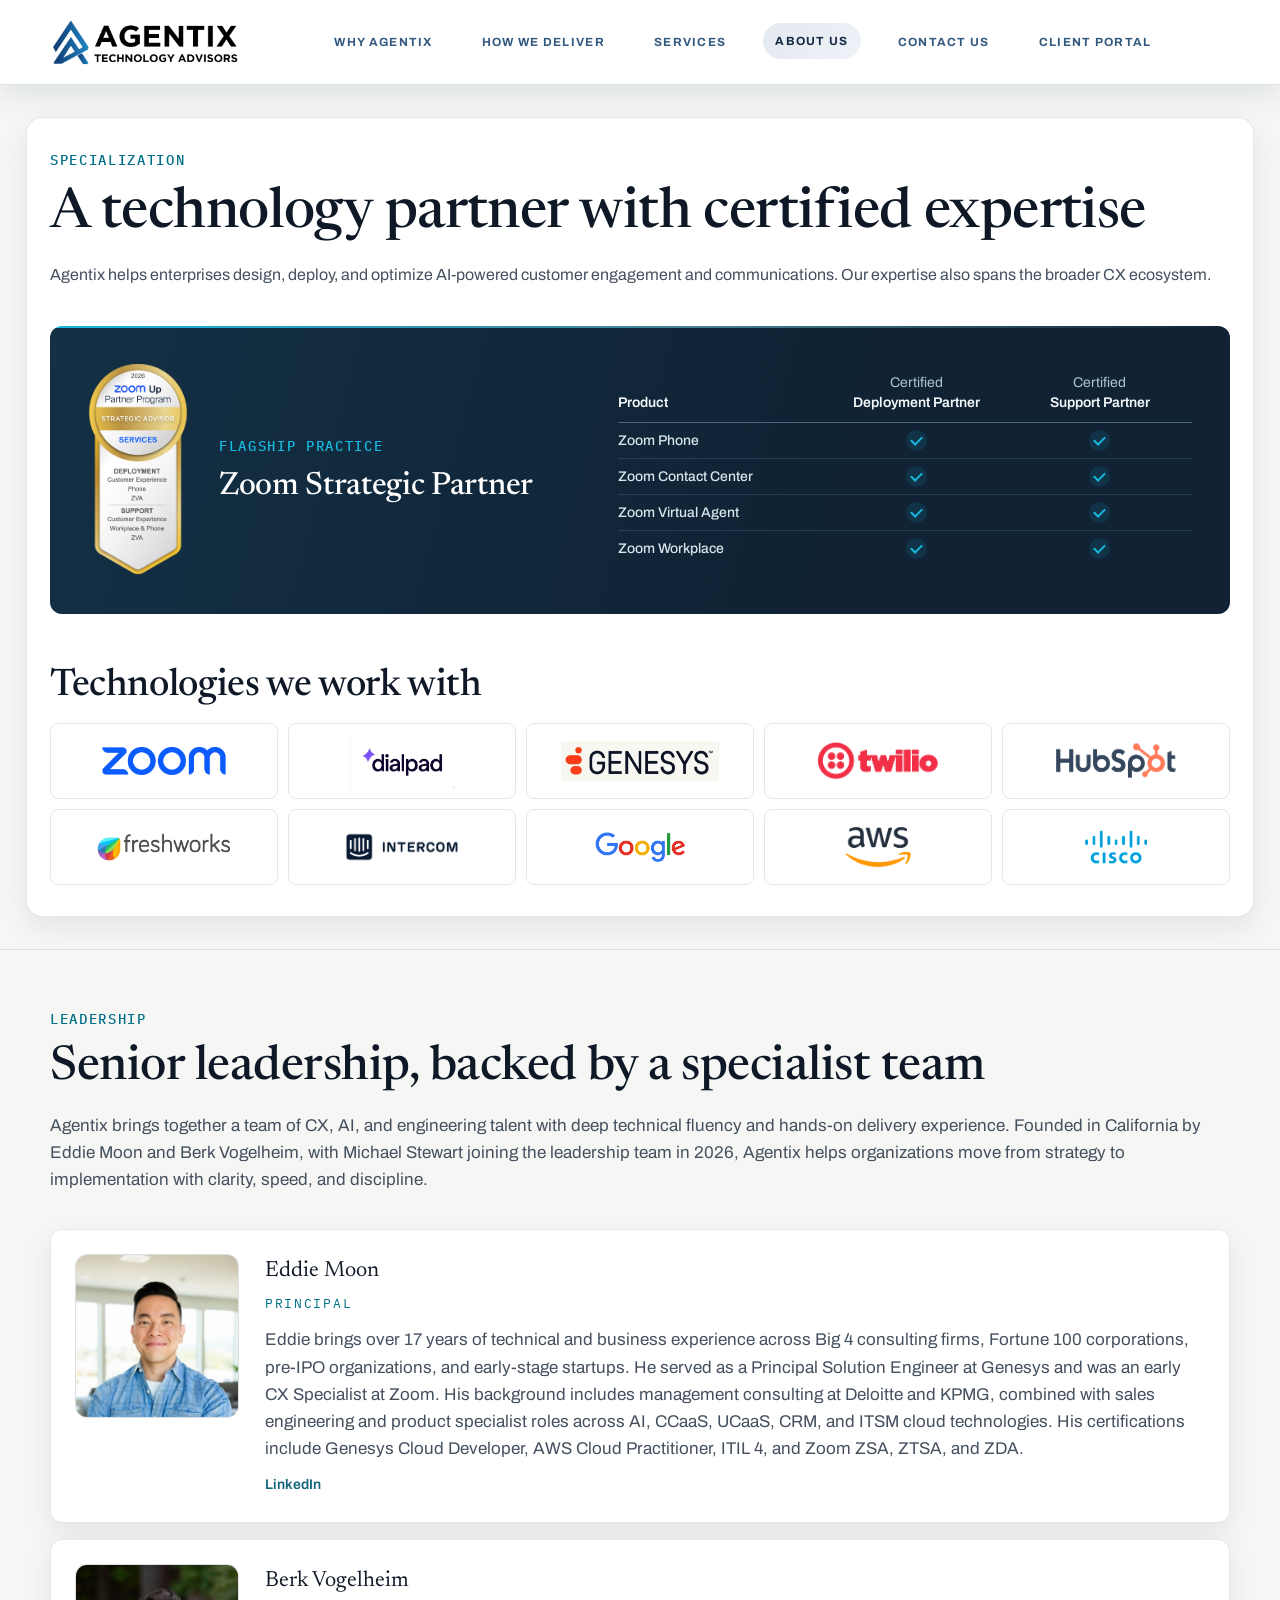
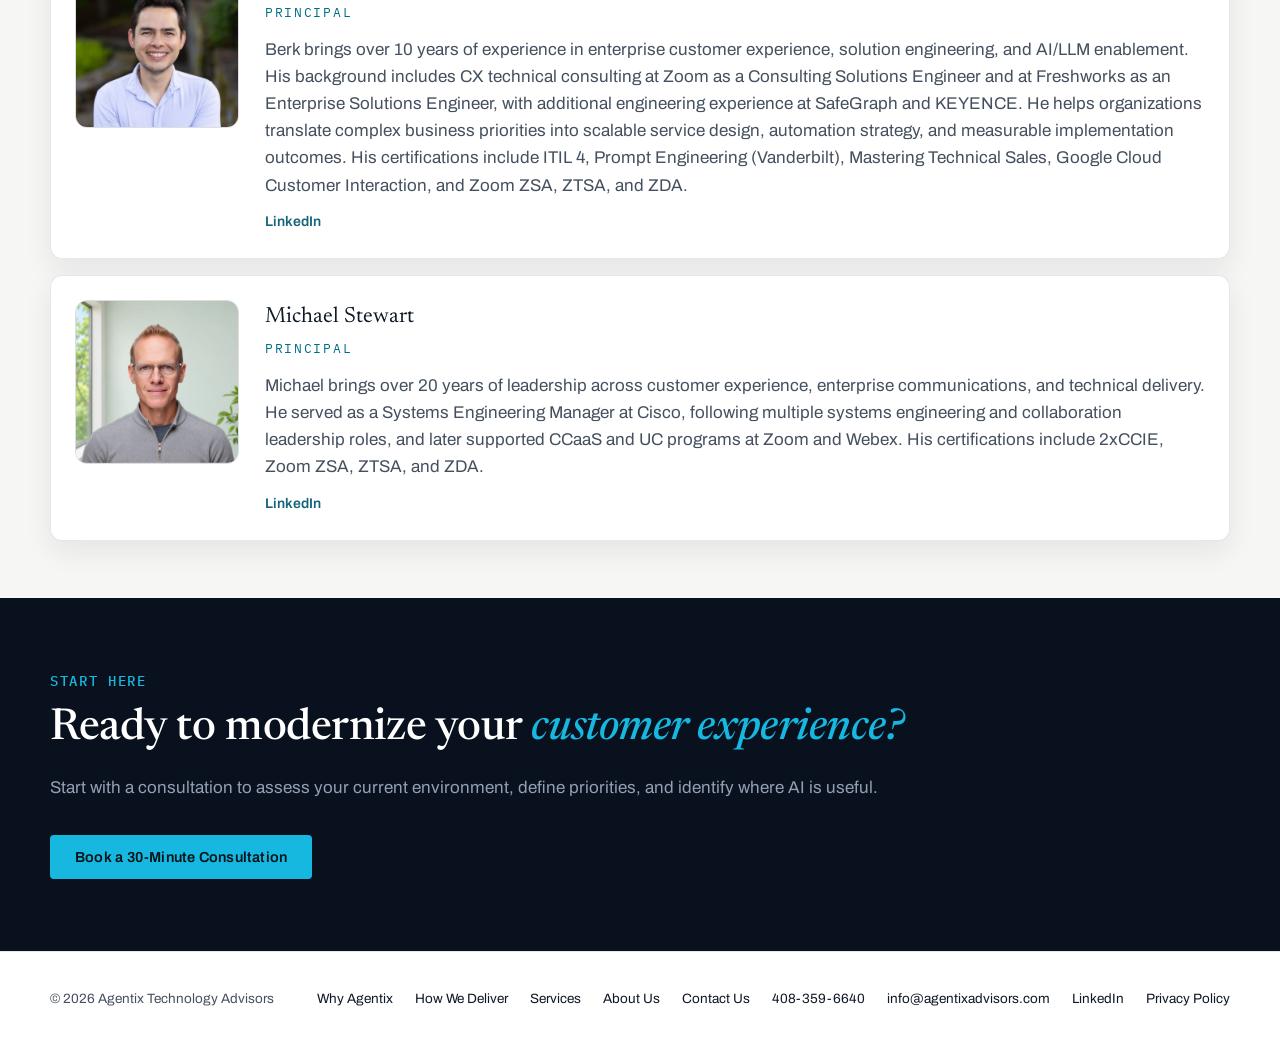
==== commit d0757e87: "Brighten Michael’s backdrop and tighten Berk’s portrait crop" ====
--- a/about/index.html
+++ b/about/index.html
@@ -172,7 +172,7 @@
             </article>
 
             <article class="leader-card">
-              <img class="leader-card__photo" src="/assets/images/berk-centered.webp" alt="Portrait of Berk Vogelheim" loading="lazy" decoding="async" />
+              <img class="leader-card__photo" src="/assets/images/berk-centered.webp?v=closer" alt="Portrait of Berk Vogelheim" loading="lazy" decoding="async" />
               <div>
                 <p class="leader-card__name">Berk Vogelheim</p>
                 <span class="leader-card__title">Principal</span>
@@ -182,7 +182,7 @@
             </article>
 
             <article class="leader-card">
-              <img class="leader-card__photo" src="/assets/images/michael-centered.webp?v=side-window" alt="Portrait of Michael Stewart" loading="lazy" decoding="async" />
+              <img class="leader-card__photo" src="/assets/images/michael-centered.webp?v=daylight" alt="Portrait of Michael Stewart" loading="lazy" decoding="async" />
               <div>
                 <p class="leader-card__name">Michael Stewart</p>
                 <span class="leader-card__title">Principal</span>
